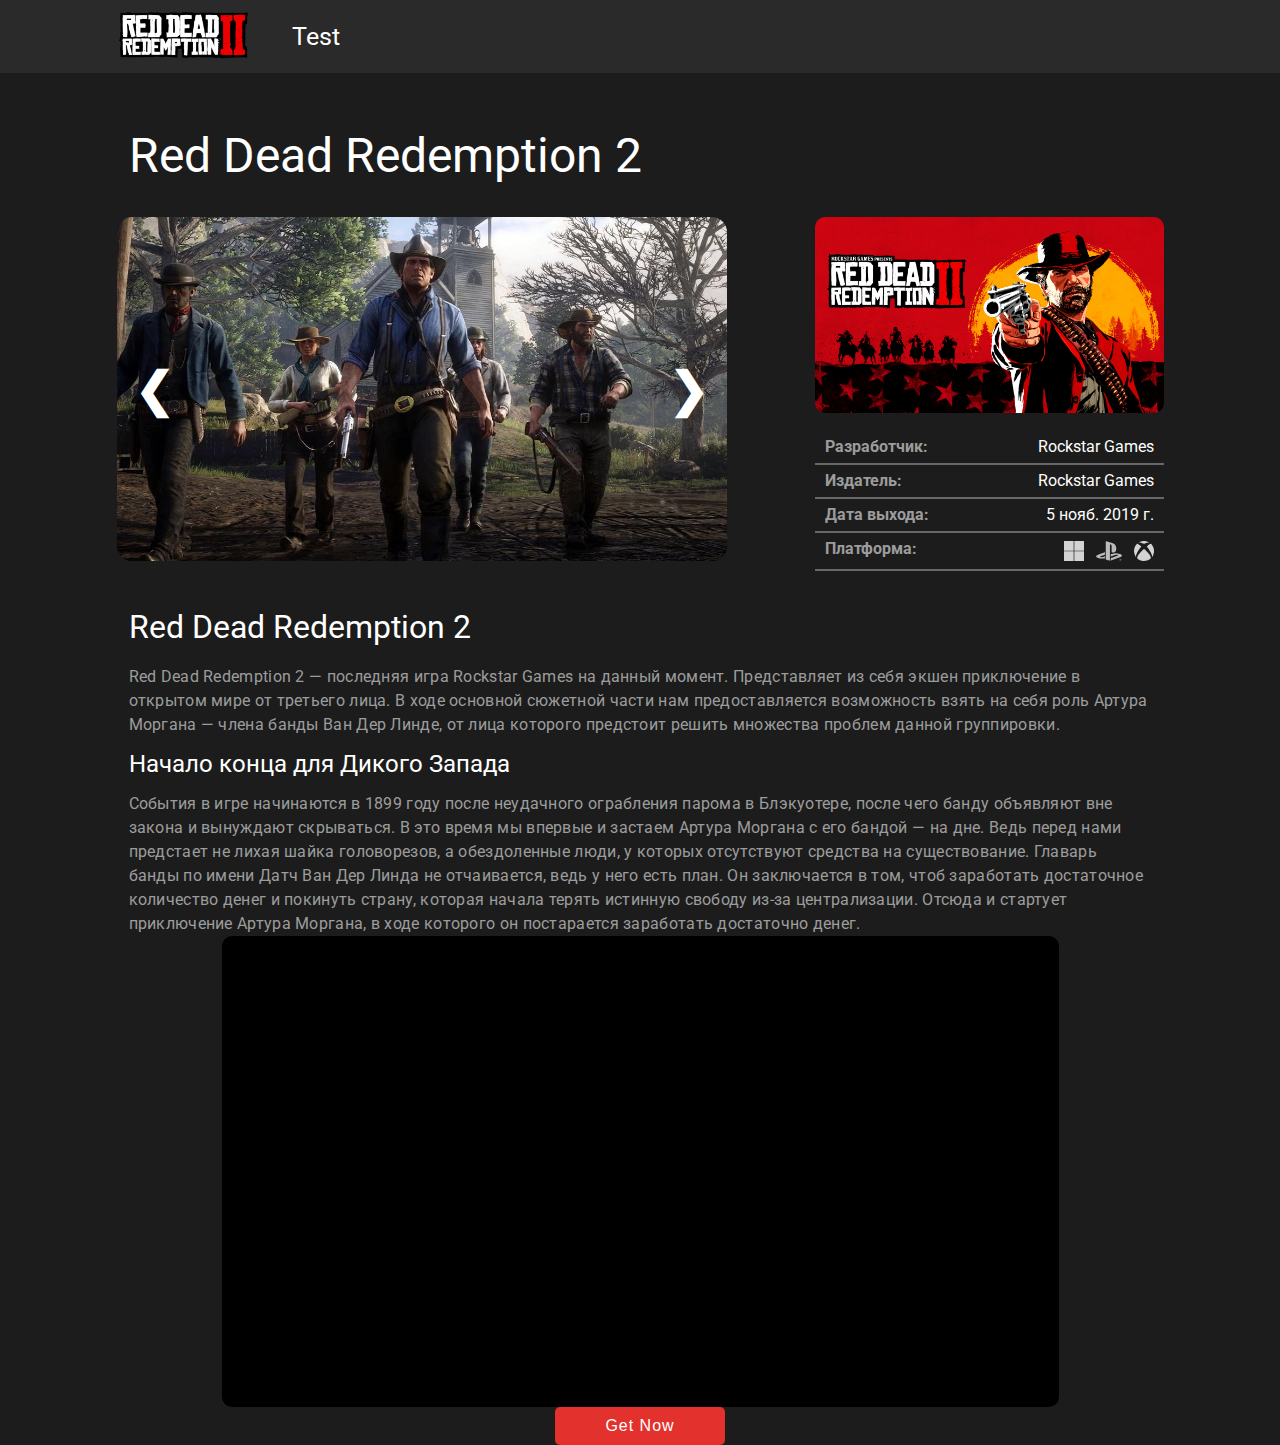
==== index.html @ 93acda8b "Add short info section" ====
<!DOCTYPE html>
<html lang="en">
  <head>
    <meta charset="UTF-8" />
    <meta http-equiv="X-UA-Compatible" content="IE=edge" />
    <meta name="viewport" content="width=device-width, initial-scale=1.0" />
    <link rel="stylesheet" href="./assets/styles/css/reset.css" />
    <link rel="stylesheet" href="./assets/styles/css/bootstrap-grid.min.css" />
    <link rel="stylesheet" href="./assets/styles/css/styles.min.css" />
    <script defer src="./assets/js/utils.js"></script>
    <script defer src="./assets/js/SliderFinal.js"></script>
    <script defer src="./assets/js/index.js"></script>
    <title>Red Dead Redemption 2</title>
  </head>
  <body class="dark">
    <header class="main-header">
      <nav class="header-nav container-xxl col-10 d-flex align-items-center">
        <a href="#" class="header-logo-container col-2">
          <img
            src="./assets/images/logo.png"
            class="header-logo"
            alt="Red Dead Redemption 2"
          />
        </a>
        <ul class="navlist row">
          <li class="navlist-item col-auto d-flex align-items-center">
            <a href="#" class="navlist-link">Test</a>
          </li>
        </ul>
      </nav>
    </header>
    <main
      class="main-container container d-flex flex-column align-items-center"
    >
      <section class="col-11 col-md-12 col-lg-11">
        <h1 class="main-title">Red Dead Redemption 2</h1>
        <div
          class="content-wrapper row align-items-start justify-content-between"
        >
          <div class="rm-outer-wrapper slider-outer col-12 col-md-7">
            <div class="rm-inner-wrapper-16-9">
              <div class="slider-container rm-media"></div>
            </div>
          </div>
          <aside class="base-info-column col-12 col-md-4">
            <div class="poster-container">
              <img class="" src="./assets/images/poster.jpg" alt="Poster" />
            </div>
            <div class="general-info-container">
              <div class="info-row">
                <div class="info-row-title">Разработчик:</div>
                <div class="info-row-description">Rockstar Games</div>
              </div>
              <div class="info-row">
                <div class="info-row-title">Издатель:</div>
                <div class="info-row-description">Rockstar Games</div>
              </div>
              <div class="info-row">
                <div class="info-row-title">Дата выхода:</div>
                <div class="info-row-description">5 нояб. 2019 г.</div>
              </div>
              <div class="info-row">
                <div class="info-row-title">Платформа:</div>
                <div class="info-row-description info-row-icon-container">
                  <img
                    class="icon info-row-icon"
                    src="./assets/images/icons/Windows_logo.svg"
                    title="Windows"
                    alt="Windows"
                  />
                  <img
                    class="icon info-row-icon"
                    src="./assets/images/icons/PlayStation_logo.svg"
                    title="Play Station"
                    alt="Play Station"
                  />
                  <img
                    class="icon info-row-icon"
                    src="./assets/images/icons/Xbox_Logo.svg"
                    title="XBox"
                    alt="XBox"
                  />
                </div>
              </div>
            </div>
          </aside>
        </div>
      </section>
      <section class="short-info col-12 col-lg-11">
        <h2 class="short-info-headline">Red Dead Redemption 2</h2>
        <p class="short-info-description">
          Red Dead Redemption 2 — последняя игра Rockstar Games на данный
          момент. Представляет из себя экшен приключение в открытом мире от
          третьего лица. В ходе основной сюжетной части нам предоставляется
          возможность взять на себя роль Артура Моргана — члена банды Ван Дер
          Линде, от лица которого предстоит решить множества проблем данной
          группировки.
        </p>
        <h3 class="short-info-headline">Начало конца для Дикого Запада</h3>
        <p class="short-info-description">
          События в игре начинаются в 1899 году после неудачного ограбления
          парома в Блэкуотере, после чего банду объявляют вне закона и вынуждают
          скрываться. В это время мы впервые и застаем Артура Моргана с его
          бандой — на дне. Ведь перед нами предстает не лихая шайка головорезов,
          а обездоленные люди, у которых отсутствуют средства на существование.
          Главарь банды по имени Датч Ван Дер Линда не отчаивается, ведь у него
          есть план. Он заключается в том, чтоб заработать достаточное
          количество денег и покинуть страну, которая начала терять истинную
          свободу из-за централизации. Отсюда и стартует приключение Артура
          Моргана, в ходе которого он постарается заработать достаточно денег.
        </p>
        <!--p-- class="short-info-description">
          Игра Red Dead Redemption 2, удостоившаяся более 175 наград в номинации
          «Игра года» и более 250 высших баллов от игровых изданий, – это
          грандиозное повествование о чести и преданности на заре современной
          эпохи. Америка, 1899 год. Артур Морган и другие подручные Датча ван
          дер Линде вынуждены пуститься в бега. Их банде предстоит участвовать в
          кражах, грабежах и перестрелках в самом сердце Америки. За ними по
          пятам идут федеральные агенты и лучшие в стране охотники за головами,
          а саму банду разрывают внутренние противоречия. Артуру предстоит
          выбрать, что для него важнее: его собственные идеалы или же верность
          людям, которые его взрастили. Red Dead Redemption 2 также включает в
          себя постоянно развивающийся мир Red Dead Online, где вам предстоит
          найти свой собственный путь к успеху, отбиваясь от служителей закона,
          бандитских шаек и свирепых хищников. Разбейте лагерь, отправьтесь в
          путешествие в одиночку или в составе отряда, и вы повидаете
          заснеженные горы на севере, душные болота на юге, дальние торговые
          посты, оживленные фермы и шумные города. Вы сможете ловить
          преступников, охотиться, рыбачить, торговать, искать сокровища,
          производить самогон на собственном подпольном предприятии, изучать
          тайны животного царства в роли натуралиста – и это далеко не полный
          перечень доступных занятий. Вам также станут доступны новые
          возможности, материалы и усовершенствования, которыми этот мир
          обогатился с момента релиза.
        </p-->
      </section>
      <div class="rm-outer-wrapper review-video-outer col-9">
        <div class="rm-inner-wrapper-16-9 review-video-inner">
          <video loop autoplay muted class="rm-media">
            <!--source
              src="https://media-cdn.epicgames.com/b429cadec26a4aaea81f97d63c2b6438/b429cadec26a4aaea81f97d63c2b6438-low.fmp4"
              type="video/mp4"
              media="all and (max-width: 480px)"
            />
            <source
              src="https://media-cdn.epicgames.com/b429cadec26a4aaea81f97d63c2b6438/b429cadec26a4aaea81f97d63c2b6438-medium.fmp4"
              type="video/mp4"
              media="all and (max-width: 720px)"
            />
            <source
              src="https://media-cdn.epicgames.com/b429cadec26a4aaea81f97d63c2b6438/b429cadec26a4aaea81f97d63c2b6438-high.fmp4"
              type="video/mp4"
            /-->
            <source
              src="https://media-cdn.epicgames.com/b429cadec26a4aaea81f97d63c2b6438/b429cadec26a4aaea81f97d63c2b6438-medium.fmp4"
              type="video/mp4"
            />
            <span data-component="Message"
              >Ваш браузер не поддерживает метку видео.</span
            >
          </video>
        </div>
      </div>
      <button class="button">Get now</button>
    </main>
    <footer></footer>
  </body>
</html>
---- assets/styles/css/styles.min.css ----
@import url("https://fonts.googleapis.com/css2?family=Cuprum:ital,wght@0,400;0,500;0,600;0,700;1,400;1,500;1,600;1,700&display=swap");@import url("https://fonts.googleapis.com/css2?family=Roboto:ital,wght@0,100;0,300;0,400;0,500;0,700;0,900;1,100;1,300;1,400;1,500;1,700;1,900&display=swap");.dark{--global-font-color: #FFF;--global-icons-color: invert(97%) sepia(0%) saturate(1034%) hue-rotate(143deg) brightness(90%) contrast(88%);--secondary-font-color: #9C9C9C;--secondary-lighter-font-color: #bdbdbd;--delimiter-border-color: #686868;--bg-color: #1C1C1C;--bg-secondary-color: #2a2a2a;--rm-bg-color-values: 0, 0, 0;--rm-bg-color: rgb(var(--rm-bg-color-values));--btn-bg-color: rgb(227, 50, 45);--btn-font-color: #FFF}.light{--global-font-color: #000;--global-icons-color: invert(25%) sepia(0%) saturate(1417%) hue-rotate(216deg) brightness(96%) contrast(94%);--secondary-font-color: #9C9C9C;--bg-color: gray;--bg-secondary-color: #2a2a2a;--rm-bg-color: #000;--rm-bg-color: rgb(var(--rm-bg-color-values));--btn-bg-color: rgb(227, 50, 45);--btn-font-color: #FFF}.rm-outer-wrapper{min-width:25%;background-color:var(--rm-bg-color);padding:0}.rm-inner-wrapper,.rm-inner-wrapper-16-9,.rm-inner-wrapper-21-9{position:relative}.rm-inner-wrapper,.rm-inner-wrapper-16-9{padding-top:calc(100% * 9 / 16)}.rm-inner-wrapper-21-9{padding-top:calc(100% * 9 / 21)}.rm-media{position:absolute;width:100%;height:100%;top:0;left:0;right:0;-o-object-fit:contain;object-fit:contain}.slider-container{display:-webkit-box;display:-ms-flexbox;display:flex}.slide{width:100%;min-width:100%;-webkit-animation:0.6s cubic-bezier(0.645, 0.045, 0.355, 1) 0s left;animation:0.6s cubic-bezier(0.645, 0.045, 0.355, 1) 0s left;-webkit-animation-fill-mode:forwards;animation-fill-mode:forwards;-o-object-fit:cover;object-fit:cover}.slides{display:-webkit-box;display:-ms-flexbox;display:flex;overflow:hidden}.prev-slide{margin-left:-100%}.controls{position:absolute;z-index:1;left:0;right:0;top:0;bottom:0;display:-webkit-box;display:-ms-flexbox;display:flex;-webkit-box-align:stretch;-ms-flex-align:stretch;align-items:stretch;-webkit-box-pack:justify;-ms-flex-pack:justify;justify-content:space-between}.control-btn{padding:0 3%;color:var(--global-font-color);font-size:3rem;font-weight:bold;background:rgba(var(--rm-bg-color-values), 0.05);border:none;outline:none;cursor:pointer}.control-btn:hover{background:rgba(var(--rm-bg-color-values), 0.3)}.leftNext{-webkit-animation-name:leftNext;animation-name:leftNext}.rightPrev{-webkit-animation-name:rightPrev;animation-name:rightPrev}@-webkit-keyframes rightPrev{from{margin-left:-100%}to{margin-left:0}}@keyframes rightPrev{from{margin-left:-100%}to{margin-left:0}}@-webkit-keyframes leftNext{from{margin-left:-100%}to{margin-left:-200%}}@keyframes leftNext{from{margin-left:-100%}to{margin-left:-200%}}.slider-outer{border-radius:15px;overflow:hidden}*,*::after,*::before{-webkit-box-sizing:border-box;box-sizing:border-box;scroll-behavior:smooth}html{font-size:16px}@media screen and (max-width: 992px){html{font-size:14px}}@media screen and (max-width: 768px){html{font-size:12px}}body{font-family:'Roboto', sans-serif;background-color:var(--bg-color);color:var(--global-font-color)}.main-header{width:100%;background-color:var(--bg-secondary-color);padding:10px 0;position:fixed;top:0;z-index:99999}.header-logo-container{display:block;-webkit-user-select:none;-moz-user-select:none;-ms-user-select:none;user-select:none}.header-logo{height:50px}.navlist-link{color:var(--global-font-color);text-decoration:none;font-size:25px}.main-container{margin-top:120px}.review-video-outer{overflow:hidden;border-radius:10px}.review-video-inner{-webkit-transform:scale(1.255);transform:scale(1.255)}.button{padding:10px 50px;border:none;border-radius:5px;color:var(--btn-font-color);background-color:var(--btn-bg-color);font-weight:500;font-size:16px;letter-spacing:1px;text-align:center;text-transform:capitalize;-webkit-user-select:none;-moz-user-select:none;-ms-user-select:none;user-select:none;cursor:pointer}.short-info{margin-top:20px}.short-info-headline{color:var(--general-font-color);font-size:1.5rem;line-height:2.3}h2.short-info-headline{font-size:2rem}.short-info-description{color:var(--secondary-font-color);letter-spacing:0.3px;line-height:1.5}.general-info-container{margin-top:15px}.info-row{width:100%;display:-webkit-box;display:-ms-flexbox;display:flex;-webkit-box-pack:justify;-ms-flex-pack:justify;justify-content:space-between;border-bottom:2px solid var(--delimiter-border-color);padding:8px 10px}.info-row>*+*{margin-left:45px}.info-row-title{font-weight:bold;color:var(--secondary-font-color)}.info-row-icon-container{display:-webkit-box;display:-ms-flexbox;display:flex;-webkit-box-pack:space-evenly;-ms-flex-pack:space-evenly;justify-content:space-evenly}.info-row-icon{height:20px;-o-object-fit:contain;object-fit:contain;-webkit-user-select:none;-moz-user-select:none;-ms-user-select:none;user-select:none}.info-row-icon+.info-row-icon{padding-left:12px}.icon{-webkit-filter:var(--global-icons-color);filter:var(--global-icons-color)}.main-title{font-size:3rem;line-height:1.5;font-weight:400}.content-wrapper{margin-top:25px}.base-info-column{position:relative;padding:0}@media screen and (max-width: 767px){.base-info-column{margin-top:25px}}.poster-container>img{width:100%;-o-object-fit:contain;object-fit:contain;border-radius:10px}
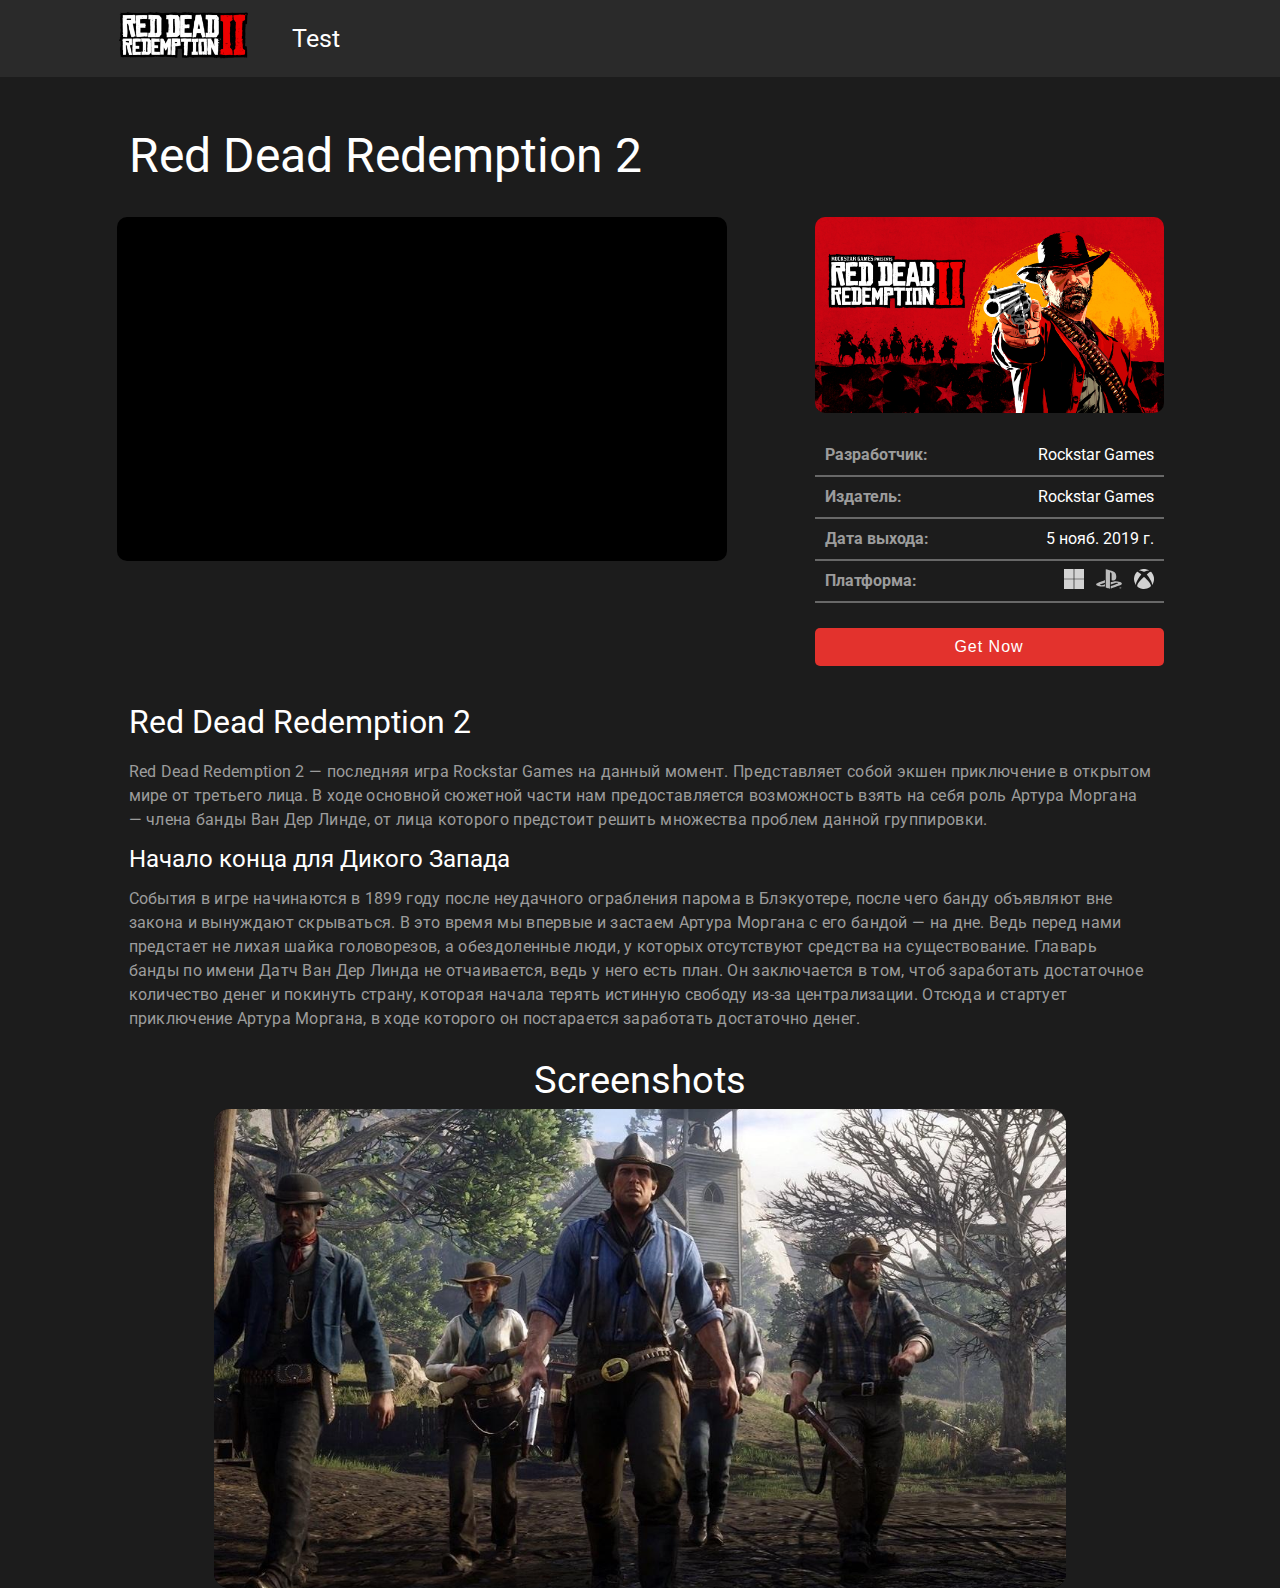
==== commit fc9d0b61: "Add slider autoscroll" ====
--- a/index.html
+++ b/index.html
@@ -37,12 +37,34 @@
         <div
           class="content-wrapper row align-items-start justify-content-between"
         >
-          <div class="rm-outer-wrapper slider-outer col-12 col-md-7">
-            <div class="rm-inner-wrapper-16-9">
-              <div class="slider-container rm-media"></div>
+          <div class="rm-outer-wrapper review-video-outer col-12 col-md-7">
+            <div class="rm-inner-wrapper-16-9 review-video-inner">
+              <video loop autoplay muted class="rm-media">
+                <!--source
+                  src="https://media-cdn.epicgames.com/b429cadec26a4aaea81f97d63c2b6438/b429cadec26a4aaea81f97d63c2b6438-low.fmp4"
+                  type="video/mp4"
+                  media="all and (max-width: 480px)"
+                />
+                <source
+                  src="https://media-cdn.epicgames.com/b429cadec26a4aaea81f97d63c2b6438/b429cadec26a4aaea81f97d63c2b6438-medium.fmp4"
+                  type="video/mp4"
+                  media="all and (max-width: 720px)"
+                />
+                <source
+                  src="https://media-cdn.epicgames.com/b429cadec26a4aaea81f97d63c2b6438/b429cadec26a4aaea81f97d63c2b6438-high.fmp4"
+                  type="video/mp4"
+                /-->
+                <source
+                  src="https://media-cdn.epicgames.com/b429cadec26a4aaea81f97d63c2b6438/b429cadec26a4aaea81f97d63c2b6438-medium.fmp4"
+                  type="video/mp4"
+                />
+                <span data-component="Message"
+                >Ваш браузер не поддерживает метку видео.</span
+                >
+              </video>
             </div>
           </div>
-          <aside class="base-info-column col-12 col-md-4">
+          <aside class="base-info-column d-flex flex-column col-12 col-md-4">
             <div class="poster-container">
               <img class="" src="./assets/images/poster.jpg" alt="Poster" />
             </div>
@@ -83,6 +105,7 @@
                 </div>
               </div>
             </div>
+            <button class="button get-now-button">Get now</button>
           </aside>
         </div>
       </section>
@@ -90,7 +113,7 @@
         <h2 class="short-info-headline">Red Dead Redemption 2</h2>
         <p class="short-info-description">
           Red Dead Redemption 2 — последняя игра Rockstar Games на данный
-          момент. Представляет из себя экшен приключение в открытом мире от
+          момент. Представляет собой экшен приключение в открытом мире от
           третьего лица. В ходе основной сюжетной части нам предоставляется
           возможность взять на себя роль Артура Моргана — члена банды Ван Дер
           Линде, от лица которого предстоит решить множества проблем данной
@@ -109,59 +132,16 @@
           свободу из-за централизации. Отсюда и стартует приключение Артура
           Моргана, в ходе которого он постарается заработать достаточно денег.
         </p>
-        <!--p-- class="short-info-description">
-          Игра Red Dead Redemption 2, удостоившаяся более 175 наград в номинации
-          «Игра года» и более 250 высших баллов от игровых изданий, – это
-          грандиозное повествование о чести и преданности на заре современной
-          эпохи. Америка, 1899 год. Артур Морган и другие подручные Датча ван
-          дер Линде вынуждены пуститься в бега. Их банде предстоит участвовать в
-          кражах, грабежах и перестрелках в самом сердце Америки. За ними по
-          пятам идут федеральные агенты и лучшие в стране охотники за головами,
-          а саму банду разрывают внутренние противоречия. Артуру предстоит
-          выбрать, что для него важнее: его собственные идеалы или же верность
-          людям, которые его взрастили. Red Dead Redemption 2 также включает в
-          себя постоянно развивающийся мир Red Dead Online, где вам предстоит
-          найти свой собственный путь к успеху, отбиваясь от служителей закона,
-          бандитских шаек и свирепых хищников. Разбейте лагерь, отправьтесь в
-          путешествие в одиночку или в составе отряда, и вы повидаете
-          заснеженные горы на севере, душные болота на юге, дальние торговые
-          посты, оживленные фермы и шумные города. Вы сможете ловить
-          преступников, охотиться, рыбачить, торговать, искать сокровища,
-          производить самогон на собственном подпольном предприятии, изучать
-          тайны животного царства в роли натуралиста – и это далеко не полный
-          перечень доступных занятий. Вам также станут доступны новые
-          возможности, материалы и усовершенствования, которыми этот мир
-          обогатился с момента релиза.
-        </p-->
       </section>
-      <div class="rm-outer-wrapper review-video-outer col-9">
-        <div class="rm-inner-wrapper-16-9 review-video-inner">
-          <video loop autoplay muted class="rm-media">
-            <!--source
-              src="https://media-cdn.epicgames.com/b429cadec26a4aaea81f97d63c2b6438/b429cadec26a4aaea81f97d63c2b6438-low.fmp4"
-              type="video/mp4"
-              media="all and (max-width: 480px)"
-            />
-            <source
-              src="https://media-cdn.epicgames.com/b429cadec26a4aaea81f97d63c2b6438/b429cadec26a4aaea81f97d63c2b6438-medium.fmp4"
-              type="video/mp4"
-              media="all and (max-width: 720px)"
-            />
-            <source
-              src="https://media-cdn.epicgames.com/b429cadec26a4aaea81f97d63c2b6438/b429cadec26a4aaea81f97d63c2b6438-high.fmp4"
-              type="video/mp4"
-            /-->
-            <source
-              src="https://media-cdn.epicgames.com/b429cadec26a4aaea81f97d63c2b6438/b429cadec26a4aaea81f97d63c2b6438-medium.fmp4"
-              type="video/mp4"
-            />
-            <span data-component="Message"
-              >Ваш браузер не поддерживает метку видео.</span
-            >
-          </video>
+      <section class="col-11 col-md-12 col-lg-11 d-flex flex-column align-items-center info-section">
+        <h1 class="section-title">Screenshots</h1>
+        <div class="rm-outer-wrapper slider-outer col-12 col-md-10">
+          <div class="rm-inner-wrapper-16-9">
+            <div class="slider-container rm-media"></div>
+          </div>
         </div>
-      </div>
-      <button class="button">Get now</button>
+      </section>
+
     </main>
     <footer></footer>
   </body>
--- a/assets/styles/css/styles.min.css
+++ b/assets/styles/css/styles.min.css
@@ -1 +1 @@
-@import url("https://fonts.googleapis.com/css2?family=Cuprum:ital,wght@0,400;0,500;0,600;0,700;1,400;1,500;1,600;1,700&display=swap");@import url("https://fonts.googleapis.com/css2?family=Roboto:ital,wght@0,100;0,300;0,400;0,500;0,700;0,900;1,100;1,300;1,400;1,500;1,700;1,900&display=swap");.dark{--global-font-color: #FFF;--global-icons-color: invert(97%) sepia(0%) saturate(1034%) hue-rotate(143deg) brightness(90%) contrast(88%);--secondary-font-color: #9C9C9C;--secondary-lighter-font-color: #bdbdbd;--delimiter-border-color: #686868;--bg-color: #1C1C1C;--bg-secondary-color: #2a2a2a;--rm-bg-color-values: 0, 0, 0;--rm-bg-color: rgb(var(--rm-bg-color-values));--btn-bg-color: rgb(227, 50, 45);--btn-font-color: #FFF}.light{--global-font-color: #000;--global-icons-color: invert(25%) sepia(0%) saturate(1417%) hue-rotate(216deg) brightness(96%) contrast(94%);--secondary-font-color: #9C9C9C;--bg-color: gray;--bg-secondary-color: #2a2a2a;--rm-bg-color: #000;--rm-bg-color: rgb(var(--rm-bg-color-values));--btn-bg-color: rgb(227, 50, 45);--btn-font-color: #FFF}.rm-outer-wrapper{min-width:25%;background-color:var(--rm-bg-color);padding:0}.rm-inner-wrapper,.rm-inner-wrapper-16-9,.rm-inner-wrapper-21-9{position:relative}.rm-inner-wrapper,.rm-inner-wrapper-16-9{padding-top:calc(100% * 9 / 16)}.rm-inner-wrapper-21-9{padding-top:calc(100% * 9 / 21)}.rm-media{position:absolute;width:100%;height:100%;top:0;left:0;right:0;-o-object-fit:contain;object-fit:contain}.slider-container{display:-webkit-box;display:-ms-flexbox;display:flex}.slide{width:100%;min-width:100%;-webkit-animation:0.6s cubic-bezier(0.645, 0.045, 0.355, 1) 0s left;animation:0.6s cubic-bezier(0.645, 0.045, 0.355, 1) 0s left;-webkit-animation-fill-mode:forwards;animation-fill-mode:forwards;-o-object-fit:cover;object-fit:cover}.slides{display:-webkit-box;display:-ms-flexbox;display:flex;overflow:hidden}.prev-slide{margin-left:-100%}.controls{position:absolute;z-index:1;left:0;right:0;top:0;bottom:0;display:-webkit-box;display:-ms-flexbox;display:flex;-webkit-box-align:stretch;-ms-flex-align:stretch;align-items:stretch;-webkit-box-pack:justify;-ms-flex-pack:justify;justify-content:space-between}.control-btn{padding:0 3%;color:var(--global-font-color);font-size:3rem;font-weight:bold;background:rgba(var(--rm-bg-color-values), 0.05);border:none;outline:none;cursor:pointer}.control-btn:hover{background:rgba(var(--rm-bg-color-values), 0.3)}.leftNext{-webkit-animation-name:leftNext;animation-name:leftNext}.rightPrev{-webkit-animation-name:rightPrev;animation-name:rightPrev}@-webkit-keyframes rightPrev{from{margin-left:-100%}to{margin-left:0}}@keyframes rightPrev{from{margin-left:-100%}to{margin-left:0}}@-webkit-keyframes leftNext{from{margin-left:-100%}to{margin-left:-200%}}@keyframes leftNext{from{margin-left:-100%}to{margin-left:-200%}}.slider-outer{border-radius:15px;overflow:hidden}*,*::after,*::before{-webkit-box-sizing:border-box;box-sizing:border-box;scroll-behavior:smooth}html{font-size:16px}@media screen and (max-width: 992px){html{font-size:14px}}@media screen and (max-width: 768px){html{font-size:12px}}body{font-family:'Roboto', sans-serif;background-color:var(--bg-color);color:var(--global-font-color)}.main-header{width:100%;background-color:var(--bg-secondary-color);padding:10px 0;position:fixed;top:0;z-index:99999}.header-logo-container{display:block;-webkit-user-select:none;-moz-user-select:none;-ms-user-select:none;user-select:none}.header-logo{height:50px}.navlist-link{color:var(--global-font-color);text-decoration:none;font-size:25px}.main-container{margin-top:120px}.review-video-outer{overflow:hidden;border-radius:10px}.review-video-inner{-webkit-transform:scale(1.255);transform:scale(1.255)}.button{padding:10px 50px;border:none;border-radius:5px;color:var(--btn-font-color);background-color:var(--btn-bg-color);font-weight:500;font-size:16px;letter-spacing:1px;text-align:center;text-transform:capitalize;-webkit-user-select:none;-moz-user-select:none;-ms-user-select:none;user-select:none;cursor:pointer}.short-info{margin-top:20px}.short-info-headline{color:var(--general-font-color);font-size:1.5rem;line-height:2.3}h2.short-info-headline{font-size:2rem}.short-info-description{color:var(--secondary-font-color);letter-spacing:0.3px;line-height:1.5}.general-info-container{margin-top:15px}.info-row{width:100%;display:-webkit-box;display:-ms-flexbox;display:flex;-webkit-box-pack:justify;-ms-flex-pack:justify;justify-content:space-between;border-bottom:2px solid var(--delimiter-border-color);padding:8px 10px}.info-row>*+*{margin-left:45px}.info-row-title{font-weight:bold;color:var(--secondary-font-color)}.info-row-icon-container{display:-webkit-box;display:-ms-flexbox;display:flex;-webkit-box-pack:space-evenly;-ms-flex-pack:space-evenly;justify-content:space-evenly}.info-row-icon{height:20px;-o-object-fit:contain;object-fit:contain;-webkit-user-select:none;-moz-user-select:none;-ms-user-select:none;user-select:none}.info-row-icon+.info-row-icon{padding-left:12px}.icon{-webkit-filter:var(--global-icons-color);filter:var(--global-icons-color)}.main-title{font-size:3rem;line-height:1.5;font-weight:400}.content-wrapper{margin-top:25px}.base-info-column{position:relative;padding:0}@media screen and (max-width: 767px){.base-info-column{margin-top:25px}}.poster-container>img{width:100%;-o-object-fit:contain;object-fit:contain;border-radius:10px}
+@import"https://fonts.googleapis.com/css2?family=Cuprum:ital,wght@0,400;0,500;0,600;0,700;1,400;1,500;1,600;1,700&display=swap";@import"https://fonts.googleapis.com/css2?family=Roboto:ital,wght@0,100;0,300;0,400;0,500;0,700;0,900;1,100;1,300;1,400;1,500;1,700;1,900&display=swap";.dark{--global-font-color: #FFF;--global-icons-color: invert(97%) sepia(0%) saturate(1034%) hue-rotate(143deg) brightness(90%) contrast(88%);--secondary-font-color: #9C9C9C;--secondary-lighter-font-color: #bdbdbd;--delimiter-border-color: #686868;--bg-color: #1C1C1C;--bg-secondary-color: #2a2a2a;--rm-bg-color-values: 0, 0, 0;--rm-bg-color: rgb(var(--rm-bg-color-values));--btn-bg-color: rgb(227, 50, 45);--btn-font-color: #FFF}.light{--global-font-color: #000;--global-icons-color: invert(25%) sepia(0%) saturate(1417%) hue-rotate(216deg) brightness(96%) contrast(94%);--secondary-font-color: #9C9C9C;--bg-color: gray;--bg-secondary-color: #2a2a2a;--rm-bg-color: rgb(var(--rm-bg-color-values));--btn-bg-color: rgb(227, 50, 45);--btn-font-color: #FFF}.rm-outer-wrapper{min-width:25%;background-color:var(--rm-bg-color);padding:0}.rm-inner-wrapper,.rm-inner-wrapper-16-9,.rm-inner-wrapper-21-9{position:relative}.rm-inner-wrapper,.rm-inner-wrapper-16-9{padding-top:56.25%}.rm-inner-wrapper-21-9{padding-top:42.8571428571%}.rm-media{position:absolute;width:100%;height:100%;top:0;left:0;right:0;object-fit:contain}.slider-container{display:flex}.slide{width:100%;min-width:100%;animation:.6s cubic-bezier(0.645, 0.045, 0.355, 1) 0s left;animation-fill-mode:forwards;object-fit:cover}.slides{display:flex;overflow:hidden}.prev-slide{margin-left:-100%}.controls{position:absolute;z-index:1;left:0;right:0;top:0;bottom:0;display:flex;align-items:stretch;justify-content:space-between;opacity:0;transition:opacity .3s}.control-btn{padding:0 3%;color:var(--global-font-color);font-size:3rem;font-weight:bold;background:rgba(var(--rm-bg-color-values), 0.05);border:none;outline:none;cursor:pointer;transition:background .2s}.control-btn:hover{background:rgba(var(--rm-bg-color-values), 0.3)}.leftNext{animation-name:leftNext}.rightPrev{animation-name:rightPrev}@keyframes rightPrev{0%{margin-left:-100%}100%{margin-left:0}}@keyframes leftNext{0%{margin-left:-100%}100%{margin-left:-200%}}.slider-outer{border-radius:15px;overflow:hidden}*,*::after,*::before{box-sizing:border-box;scroll-behavior:smooth}html{font-size:16px}@media screen and (max-width: 992px){html{font-size:14px}}@media screen and (max-width: 767px){html{font-size:12px}}body{font-family:"Roboto",sans-serif;line-height:1.5;background-color:var(--bg-color);color:var(--global-font-color)}.main-header{width:100%;background-color:var(--bg-secondary-color);padding:10px 0;position:fixed;top:0;z-index:99999}.header-logo-container{display:block;user-select:none}.header-logo{height:50px}.navlist-link{color:var(--global-font-color);text-decoration:none;font-size:25px}.main-container{margin-top:120px}.review-video-outer{overflow:hidden;border-radius:10px}.review-video-inner{transform:scale(1.255)}.button{padding:10px 50px;border:none;border-radius:5px;color:var(--btn-font-color);background-color:var(--btn-bg-color);font-weight:500;font-size:16px;letter-spacing:1px;text-align:center;text-transform:capitalize;user-select:none;cursor:pointer}.short-info{margin-top:20px}.short-info-headline{color:var(--global-font-color);font-size:1.5rem;line-height:2.3}h2.short-info-headline{font-size:2rem}.short-info-description{color:var(--secondary-font-color);letter-spacing:.3px;line-height:1.5}.general-info-container{margin-top:15px}.info-row{width:100%;display:flex;justify-content:space-between;border-bottom:2px solid var(--delimiter-border-color);padding:8px 10px}.info-row>*+*{margin-left:30px}.info-row-title{font-weight:bold;color:var(--secondary-font-color)}.info-row-icon-container{display:flex;justify-content:space-evenly}.info-row-icon{height:20px;object-fit:contain;user-select:none}.info-row-icon+.info-row-icon{padding-left:12px}.icon{filter:var(--global-icons-color)}.main-title{font-size:3rem;font-weight:400}.info-section{margin-top:20px}.section-title{font-size:2.4rem;font-weight:400;text-align:center}.content-wrapper{margin-top:25px}.base-info-column{position:relative;padding:0}@media screen and (max-width: 767px){.base-info-column{margin-top:25px}}@media screen and (max-width: 767px){.poster-container{display:none}}.poster-container>img{width:100%;object-fit:contain;border-radius:10px}.get-now-button{margin-top:25px}/*# sourceMappingURL=styles.min.css.map */
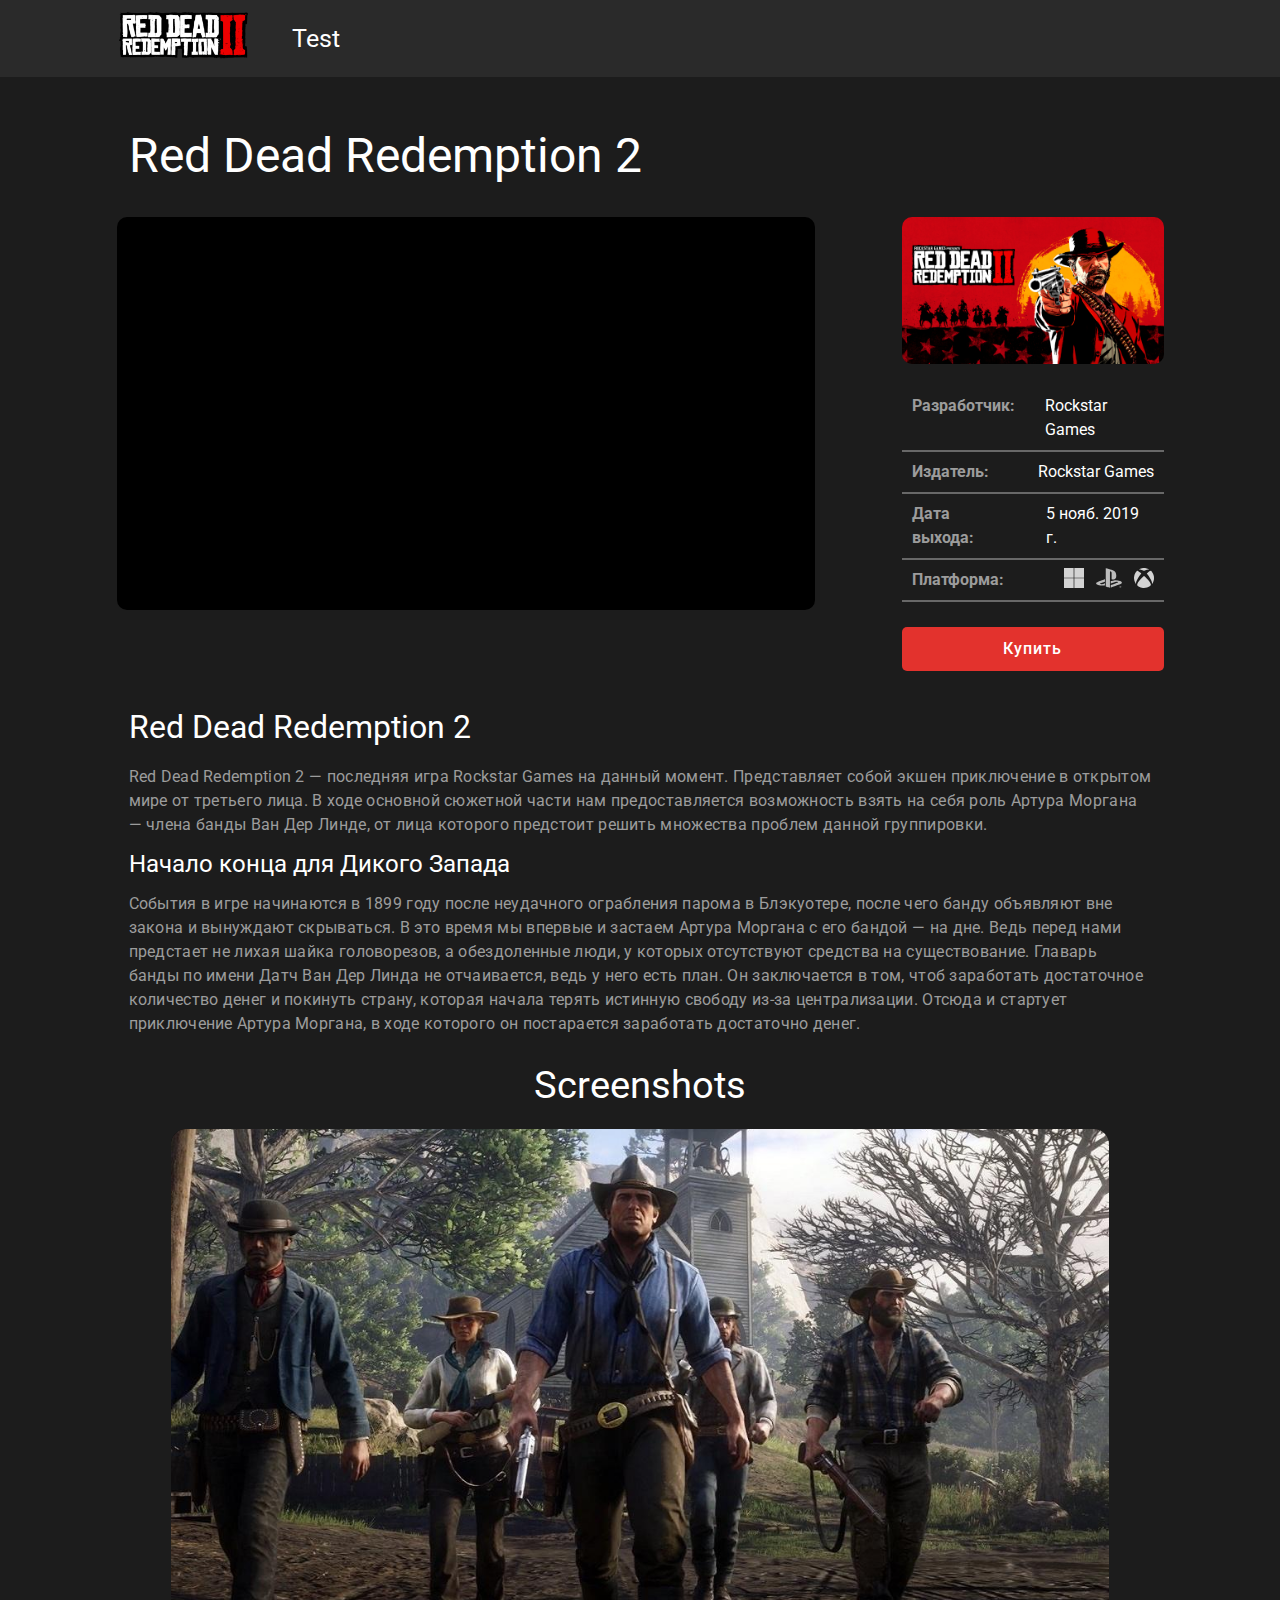
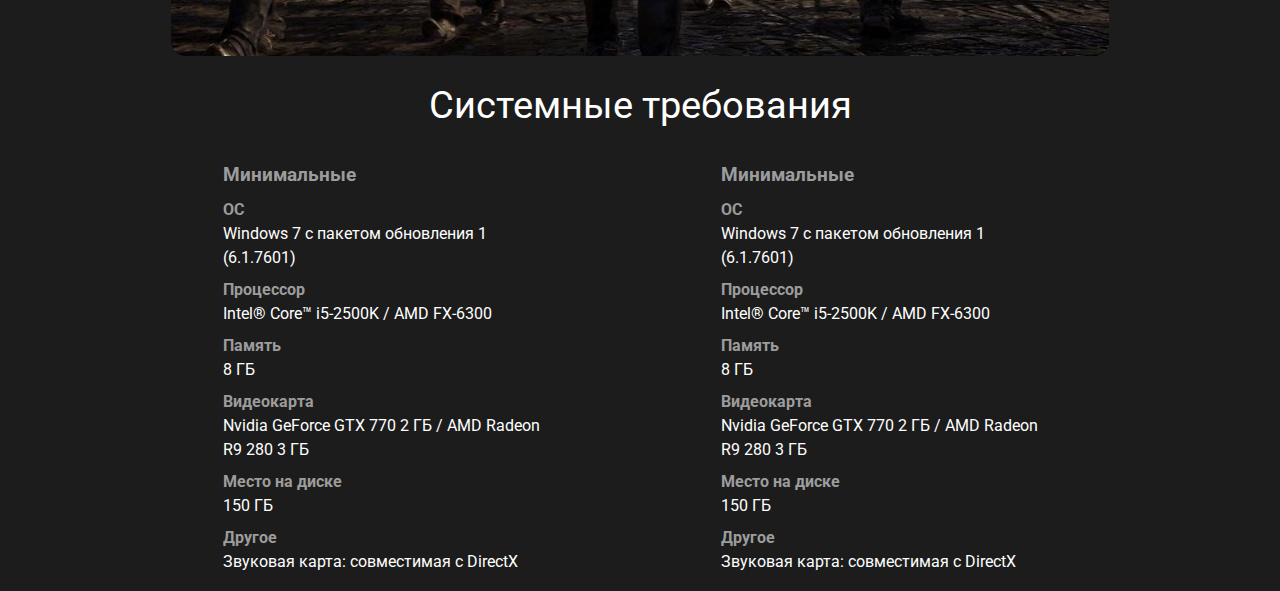
==== commit b2a20ea4: "Add system requirements section" ====
--- a/index.html
+++ b/index.html
@@ -1,148 +1,209 @@
 <!DOCTYPE html>
 <html lang="en">
-  <head>
-    <meta charset="UTF-8" />
-    <meta http-equiv="X-UA-Compatible" content="IE=edge" />
-    <meta name="viewport" content="width=device-width, initial-scale=1.0" />
-    <link rel="stylesheet" href="./assets/styles/css/reset.css" />
-    <link rel="stylesheet" href="./assets/styles/css/bootstrap-grid.min.css" />
-    <link rel="stylesheet" href="./assets/styles/css/styles.min.css" />
-    <script defer src="./assets/js/utils.js"></script>
-    <script defer src="./assets/js/SliderFinal.js"></script>
-    <script defer src="./assets/js/index.js"></script>
-    <title>Red Dead Redemption 2</title>
-  </head>
-  <body class="dark">
-    <header class="main-header">
-      <nav class="header-nav container-xxl col-10 d-flex align-items-center">
-        <a href="#" class="header-logo-container col-2">
-          <img
-            src="./assets/images/logo.png"
-            class="header-logo"
-            alt="Red Dead Redemption 2"
-          />
+<head>
+  <meta charset="UTF-8"/>
+  <meta http-equiv="X-UA-Compatible" content="IE=edge"/>
+  <meta name="viewport" content="width=device-width, initial-scale=1.0"/>
+  <link rel="stylesheet" href="./assets/styles/css/reset.css"/>
+  <link rel="stylesheet" href="./assets/styles/css/bootstrap-grid.min.css"/>
+  <link rel="stylesheet" href="./assets/styles/css/styles.min.css"/>
+  <script defer src="./assets/js/utils.js"></script>
+  <script defer src="./assets/js/SliderFinal.js"></script>
+  <script defer src="./assets/js/index.js"></script>
+  <title>Red Dead Redemption 2</title>
+</head>
+<body class="dark">
+<header class="main-header">
+  <nav class="header-nav container-xxl col-10 d-flex align-items-center">
+    <a href="#" class="header-logo-container col-2">
+      <img
+        src="./assets/images/logo.png"
+        class="header-logo"
+        alt="Red Dead Redemption 2"
+      />
+    </a>
+    <ul class="navlist row">
+      <li class="navlist-item col-auto d-flex align-items-center">
+        <a href="#" class="navlist-link">Test</a>
+      </li>
+    </ul>
+  </nav>
+</header>
+<main
+  class="main-container container d-flex flex-column align-items-center"
+>
+  <section class="col-11 col-md-12 col-lg-11">
+    <h1 class="main-title">Red Dead Redemption 2</h1>
+    <div
+      class="content-wrapper row align-items-start justify-content-between"
+    >
+      <div class="rm-outer-wrapper review-video-outer col-12 col-md-7 col-xl-8">
+        <div class="rm-inner-wrapper-16-9 review-video-inner">
+          <video loop autoplay muted class="rm-media">
+            <!--source
+              src="https://media-cdn.epicgames.com/b429cadec26a4aaea81f97d63c2b6438/b429cadec26a4aaea81f97d63c2b6438-low.fmp4"
+              type="video/mp4"
+              media="all and (max-width: 480px)"
+            />
+            <source
+              src="https://media-cdn.epicgames.com/b429cadec26a4aaea81f97d63c2b6438/b429cadec26a4aaea81f97d63c2b6438-medium.fmp4"
+              type="video/mp4"
+              media="all and (max-width: 720px)"
+            />
+            <source
+              src="https://media-cdn.epicgames.com/b429cadec26a4aaea81f97d63c2b6438/b429cadec26a4aaea81f97d63c2b6438-high.fmp4"
+              type="video/mp4"
+            /-->
+            <source
+              src="https://media-cdn.epicgames.com/b429cadec26a4aaea81f97d63c2b6438/b429cadec26a4aaea81f97d63c2b6438-medium.fmp4"
+              type="video/mp4"
+            />
+            <span data-component="Message"
+            >Ваш браузер не поддерживает метку видео.</span
+            >
+          </video>
+        </div>
+      </div>
+      <aside class="base-info-column d-flex flex-column col-12 col-md-4 col-xl-3">
+        <div class="poster-container">
+          <img class="" src="./assets/images/poster.jpg" alt="Poster"/>
+        </div>
+        <div class="general-info-container">
+          <div class="info-row">
+            <div class="info-row-title">Разработчик:</div>
+            <div class="info-row-description">Rockstar Games</div>
+          </div>
+          <div class="info-row">
+            <div class="info-row-title">Издатель:</div>
+            <div class="info-row-description">Rockstar Games</div>
+          </div>
+          <div class="info-row">
+            <div class="info-row-title">Дата выхода:</div>
+            <div class="info-row-description">5 нояб. 2019 г.</div>
+          </div>
+          <div class="info-row">
+            <div class="info-row-title">Платформа:</div>
+            <div class="info-row-description info-row-icon-container">
+              <img
+                class="icon info-row-icon"
+                src="./assets/images/icons/Windows_logo.svg"
+                title="Windows"
+                alt="Windows"
+              />
+              <img
+                class="icon info-row-icon"
+                src="./assets/images/icons/PlayStation_logo.svg"
+                title="Play Station"
+                alt="Play Station"
+              />
+              <img
+                class="icon info-row-icon"
+                src="./assets/images/icons/Xbox_Logo.svg"
+                title="XBox"
+                alt="XBox"
+              />
+            </div>
+          </div>
+        </div>
+        <a href="https://store.steampowered.com/app/1174180/Red_Dead_Redemption_2/" class="button get-now-button"
+           target="_blank">Купить
         </a>
-        <ul class="navlist row">
-          <li class="navlist-item col-auto d-flex align-items-center">
-            <a href="#" class="navlist-link">Test</a>
-          </li>
-        </ul>
-      </nav>
-    </header>
-    <main
-      class="main-container container d-flex flex-column align-items-center"
-    >
-      <section class="col-11 col-md-12 col-lg-11">
-        <h1 class="main-title">Red Dead Redemption 2</h1>
-        <div
-          class="content-wrapper row align-items-start justify-content-between"
-        >
-          <div class="rm-outer-wrapper review-video-outer col-12 col-md-7">
-            <div class="rm-inner-wrapper-16-9 review-video-inner">
-              <video loop autoplay muted class="rm-media">
-                <!--source
-                  src="https://media-cdn.epicgames.com/b429cadec26a4aaea81f97d63c2b6438/b429cadec26a4aaea81f97d63c2b6438-low.fmp4"
-                  type="video/mp4"
-                  media="all and (max-width: 480px)"
-                />
-                <source
-                  src="https://media-cdn.epicgames.com/b429cadec26a4aaea81f97d63c2b6438/b429cadec26a4aaea81f97d63c2b6438-medium.fmp4"
-                  type="video/mp4"
-                  media="all and (max-width: 720px)"
-                />
-                <source
-                  src="https://media-cdn.epicgames.com/b429cadec26a4aaea81f97d63c2b6438/b429cadec26a4aaea81f97d63c2b6438-high.fmp4"
-                  type="video/mp4"
-                /-->
-                <source
-                  src="https://media-cdn.epicgames.com/b429cadec26a4aaea81f97d63c2b6438/b429cadec26a4aaea81f97d63c2b6438-medium.fmp4"
-                  type="video/mp4"
-                />
-                <span data-component="Message"
-                >Ваш браузер не поддерживает метку видео.</span
-                >
-              </video>
-            </div>
-          </div>
-          <aside class="base-info-column d-flex flex-column col-12 col-md-4">
-            <div class="poster-container">
-              <img class="" src="./assets/images/poster.jpg" alt="Poster" />
-            </div>
-            <div class="general-info-container">
-              <div class="info-row">
-                <div class="info-row-title">Разработчик:</div>
-                <div class="info-row-description">Rockstar Games</div>
-              </div>
-              <div class="info-row">
-                <div class="info-row-title">Издатель:</div>
-                <div class="info-row-description">Rockstar Games</div>
-              </div>
-              <div class="info-row">
-                <div class="info-row-title">Дата выхода:</div>
-                <div class="info-row-description">5 нояб. 2019 г.</div>
-              </div>
-              <div class="info-row">
-                <div class="info-row-title">Платформа:</div>
-                <div class="info-row-description info-row-icon-container">
-                  <img
-                    class="icon info-row-icon"
-                    src="./assets/images/icons/Windows_logo.svg"
-                    title="Windows"
-                    alt="Windows"
-                  />
-                  <img
-                    class="icon info-row-icon"
-                    src="./assets/images/icons/PlayStation_logo.svg"
-                    title="Play Station"
-                    alt="Play Station"
-                  />
-                  <img
-                    class="icon info-row-icon"
-                    src="./assets/images/icons/Xbox_Logo.svg"
-                    title="XBox"
-                    alt="XBox"
-                  />
-                </div>
-              </div>
-            </div>
-            <button class="button get-now-button">Get now</button>
-          </aside>
-        </div>
-      </section>
-      <section class="short-info col-12 col-lg-11">
-        <h2 class="short-info-headline">Red Dead Redemption 2</h2>
-        <p class="short-info-description">
-          Red Dead Redemption 2 — последняя игра Rockstar Games на данный
-          момент. Представляет собой экшен приключение в открытом мире от
-          третьего лица. В ходе основной сюжетной части нам предоставляется
-          возможность взять на себя роль Артура Моргана — члена банды Ван Дер
-          Линде, от лица которого предстоит решить множества проблем данной
-          группировки.
-        </p>
-        <h3 class="short-info-headline">Начало конца для Дикого Запада</h3>
-        <p class="short-info-description">
-          События в игре начинаются в 1899 году после неудачного ограбления
-          парома в Блэкуотере, после чего банду объявляют вне закона и вынуждают
-          скрываться. В это время мы впервые и застаем Артура Моргана с его
-          бандой — на дне. Ведь перед нами предстает не лихая шайка головорезов,
-          а обездоленные люди, у которых отсутствуют средства на существование.
-          Главарь банды по имени Датч Ван Дер Линда не отчаивается, ведь у него
-          есть план. Он заключается в том, чтоб заработать достаточное
-          количество денег и покинуть страну, которая начала терять истинную
-          свободу из-за централизации. Отсюда и стартует приключение Артура
-          Моргана, в ходе которого он постарается заработать достаточно денег.
-        </p>
-      </section>
-      <section class="col-11 col-md-12 col-lg-11 d-flex flex-column align-items-center info-section">
-        <h1 class="section-title">Screenshots</h1>
-        <div class="rm-outer-wrapper slider-outer col-12 col-md-10">
-          <div class="rm-inner-wrapper-16-9">
-            <div class="slider-container rm-media"></div>
-          </div>
-        </div>
-      </section>
+      </aside>
+    </div>
+  </section>
+  <section class="short-info col-12 col-lg-11">
+    <h2 class="short-info-headline">Red Dead Redemption 2</h2>
+    <p class="short-info-description">
+      Red Dead Redemption 2 — последняя игра Rockstar Games на данный
+      момент. Представляет собой экшен приключение в открытом мире от
+      третьего лица. В ходе основной сюжетной части нам предоставляется
+      возможность взять на себя роль Артура Моргана — члена банды Ван Дер
+      Линде, от лица которого предстоит решить множества проблем данной
+      группировки.
+    </p>
+    <h3 class="short-info-headline">Начало конца для Дикого Запада</h3>
+    <p class="short-info-description">
+      События в игре начинаются в 1899 году после неудачного ограбления
+      парома в Блэкуотере, после чего банду объявляют вне закона и вынуждают
+      скрываться. В это время мы впервые и застаем Артура Моргана с его
+      бандой — на дне. Ведь перед нами предстает не лихая шайка головорезов,
+      а обездоленные люди, у которых отсутствуют средства на существование.
+      Главарь банды по имени Датч Ван Дер Линда не отчаивается, ведь у него
+      есть план. Он заключается в том, чтоб заработать достаточное
+      количество денег и покинуть страну, которая начала терять истинную
+      свободу из-за централизации. Отсюда и стартует приключение Артура
+      Моргана, в ходе которого он постарается заработать достаточно денег.
+    </p>
+  </section>
+  <section class="col-11 col-md-12 col-lg-11 d-flex flex-column align-items-center info-section">
+    <h2 class="section-title">Screenshots</h2>
+    <div class="rm-outer-wrapper slider-outer col-12 col-md-11">
+      <div class="rm-inner-wrapper-16-9">
+        <div class="slider-container rm-media"></div>
+      </div>
+    </div>
+  </section>
+  <section class="col-11 col-md-12 col-lg-11 d-flex flex-column align-items-center info-section">
+    <h2 class="section-title">Системные требования</h2>
+    <div class="system-requirements-container row justify-content-between">
+      <div class="system-requirements-column col-12 col-md-5">
+        <h3>Минимальные</h3>
+        <div class="system-requirements-property">
+          <h4>ОС</h4>
+          <p>Windows 7 с пакетом обновления 1 (6.1.7601)</p>
+        </div>
+        <div class="system-requirements-property">
+          <h4>Процессор</h4>
+          <p>Intel® Core™ i5-2500K / AMD FX-6300</p>
+        </div>
+        <div class="system-requirements-property">
+          <h4>Память</h4>
+          <p>8 ГБ</p>
+        </div>
+        <div class="system-requirements-property">
+          <h4>Видеокарта</h4>
+          <p>Nvidia GeForce GTX 770 2 ГБ / AMD Radeon R9 280 3 ГБ</p>
+        </div>
+        <div class="system-requirements-property">
+          <h4>Место на диске</h4>
+          <p>150 ГБ</p>
+        </div>
+        <div class="system-requirements-property">
+          <h4>Другое</h4>
+          <p>Звуковая карта: совместимая с DirectX</p>
+        </div>
+      </div>
+      <div class="system-requirements-column col-12 col-md-5">
+        <h3>Минимальные</h3>
+        <div class="system-requirements-property">
+          <h4>ОС</h4>
+          <p>Windows 7 с пакетом обновления 1 (6.1.7601)</p>
+        </div>
+        <div class="system-requirements-property">
+          <h4>Процессор</h4>
+          <p>Intel® Core™ i5-2500K / AMD FX-6300</p>
+        </div>
+        <div class="system-requirements-property">
+          <h4>Память</h4>
+          <p>8 ГБ</p>
+        </div>
+        <div class="system-requirements-property">
+          <h4>Видеокарта</h4>
+          <p>Nvidia GeForce GTX 770 2 ГБ / AMD Radeon R9 280 3 ГБ</p>
+        </div>
+        <div class="system-requirements-property">
+          <h4>Место на диске</h4>
+          <p>150 ГБ</p>
+        </div>
+        <div class="system-requirements-property">
+          <h4>Другое</h4>
+          <p>Звуковая карта: совместимая с DirectX</p>
+        </div>
+      </div>
+    </div>
+  </section>
 
-    </main>
-    <footer></footer>
-  </body>
+</main>
+<footer></footer>
+</body>
 </html>
--- a/assets/styles/css/styles.min.css
+++ b/assets/styles/css/styles.min.css
@@ -1 +1 @@
-@import"https://fonts.googleapis.com/css2?family=Cuprum:ital,wght@0,400;0,500;0,600;0,700;1,400;1,500;1,600;1,700&display=swap";@import"https://fonts.googleapis.com/css2?family=Roboto:ital,wght@0,100;0,300;0,400;0,500;0,700;0,900;1,100;1,300;1,400;1,500;1,700;1,900&display=swap";.dark{--global-font-color: #FFF;--global-icons-color: invert(97%) sepia(0%) saturate(1034%) hue-rotate(143deg) brightness(90%) contrast(88%);--secondary-font-color: #9C9C9C;--secondary-lighter-font-color: #bdbdbd;--delimiter-border-color: #686868;--bg-color: #1C1C1C;--bg-secondary-color: #2a2a2a;--rm-bg-color-values: 0, 0, 0;--rm-bg-color: rgb(var(--rm-bg-color-values));--btn-bg-color: rgb(227, 50, 45);--btn-font-color: #FFF}.light{--global-font-color: #000;--global-icons-color: invert(25%) sepia(0%) saturate(1417%) hue-rotate(216deg) brightness(96%) contrast(94%);--secondary-font-color: #9C9C9C;--bg-color: gray;--bg-secondary-color: #2a2a2a;--rm-bg-color: rgb(var(--rm-bg-color-values));--btn-bg-color: rgb(227, 50, 45);--btn-font-color: #FFF}.rm-outer-wrapper{min-width:25%;background-color:var(--rm-bg-color);padding:0}.rm-inner-wrapper,.rm-inner-wrapper-16-9,.rm-inner-wrapper-21-9{position:relative}.rm-inner-wrapper,.rm-inner-wrapper-16-9{padding-top:56.25%}.rm-inner-wrapper-21-9{padding-top:42.8571428571%}.rm-media{position:absolute;width:100%;height:100%;top:0;left:0;right:0;object-fit:contain}.slider-container{display:flex}.slide{width:100%;min-width:100%;animation:.6s cubic-bezier(0.645, 0.045, 0.355, 1) 0s left;animation-fill-mode:forwards;object-fit:cover}.slides{display:flex;overflow:hidden}.prev-slide{margin-left:-100%}.controls{position:absolute;z-index:1;left:0;right:0;top:0;bottom:0;display:flex;align-items:stretch;justify-content:space-between;opacity:0;transition:opacity .3s}.control-btn{padding:0 3%;color:var(--global-font-color);font-size:3rem;font-weight:bold;background:rgba(var(--rm-bg-color-values), 0.05);border:none;outline:none;cursor:pointer;transition:background .2s}.control-btn:hover{background:rgba(var(--rm-bg-color-values), 0.3)}.leftNext{animation-name:leftNext}.rightPrev{animation-name:rightPrev}@keyframes rightPrev{0%{margin-left:-100%}100%{margin-left:0}}@keyframes leftNext{0%{margin-left:-100%}100%{margin-left:-200%}}.slider-outer{border-radius:15px;overflow:hidden}*,*::after,*::before{box-sizing:border-box;scroll-behavior:smooth}html{font-size:16px}@media screen and (max-width: 992px){html{font-size:14px}}@media screen and (max-width: 767px){html{font-size:12px}}body{font-family:"Roboto",sans-serif;line-height:1.5;background-color:var(--bg-color);color:var(--global-font-color)}.main-header{width:100%;background-color:var(--bg-secondary-color);padding:10px 0;position:fixed;top:0;z-index:99999}.header-logo-container{display:block;user-select:none}.header-logo{height:50px}.navlist-link{color:var(--global-font-color);text-decoration:none;font-size:25px}.main-container{margin-top:120px}.review-video-outer{overflow:hidden;border-radius:10px}.review-video-inner{transform:scale(1.255)}.button{padding:10px 50px;border:none;border-radius:5px;color:var(--btn-font-color);background-color:var(--btn-bg-color);font-weight:500;font-size:16px;letter-spacing:1px;text-align:center;text-transform:capitalize;user-select:none;cursor:pointer}.short-info{margin-top:20px}.short-info-headline{color:var(--global-font-color);font-size:1.5rem;line-height:2.3}h2.short-info-headline{font-size:2rem}.short-info-description{color:var(--secondary-font-color);letter-spacing:.3px;line-height:1.5}.general-info-container{margin-top:15px}.info-row{width:100%;display:flex;justify-content:space-between;border-bottom:2px solid var(--delimiter-border-color);padding:8px 10px}.info-row>*+*{margin-left:30px}.info-row-title{font-weight:bold;color:var(--secondary-font-color)}.info-row-icon-container{display:flex;justify-content:space-evenly}.info-row-icon{height:20px;object-fit:contain;user-select:none}.info-row-icon+.info-row-icon{padding-left:12px}.icon{filter:var(--global-icons-color)}.main-title{font-size:3rem;font-weight:400}.info-section{margin-top:20px}.section-title{font-size:2.4rem;font-weight:400;text-align:center}.content-wrapper{margin-top:25px}.base-info-column{position:relative;padding:0}@media screen and (max-width: 767px){.base-info-column{margin-top:25px}}@media screen and (max-width: 767px){.poster-container{display:none}}.poster-container>img{width:100%;object-fit:contain;border-radius:10px}.get-now-button{margin-top:25px}/*# sourceMappingURL=styles.min.css.map */
+@import"https://fonts.googleapis.com/css2?family=Cuprum:ital,wght@0,400;0,500;0,600;0,700;1,400;1,500;1,600;1,700&display=swap";@import"https://fonts.googleapis.com/css2?family=Roboto:ital,wght@0,100;0,300;0,400;0,500;0,700;0,900;1,100;1,300;1,400;1,500;1,700;1,900&display=swap";.dark{--global-font-color: #FFF;--global-icons-color: invert(97%) sepia(0%) saturate(1034%) hue-rotate(143deg) brightness(90%) contrast(88%);--secondary-font-color: #9C9C9C;--secondary-lighter-font-color: #bdbdbd;--delimiter-border-color: #686868;--bg-color: #1C1C1C;--bg-secondary-color: #2a2a2a;--rm-bg-color-values: 0, 0, 0;--rm-bg-color: rgb(var(--rm-bg-color-values));--btn-bg-color: rgb(227, 50, 45);--btn-hover-bg-color: rgb(196, 65, 62);--btn-font-color: #FFF}.light{--global-font-color: #000;--global-icons-color: invert(25%) sepia(0%) saturate(1417%) hue-rotate(216deg) brightness(96%) contrast(94%);--secondary-font-color: #9C9C9C;--bg-color: gray;--bg-secondary-color: #2a2a2a;--rm-bg-color: rgb(var(--rm-bg-color-values));--btn-bg-color: rgb(227, 50, 45);--btn-hover-bg-color: rgb(227, 50, 45);--btn-font-color: #FFF}.rm-outer-wrapper{min-width:25%;background-color:var(--rm-bg-color);padding:0}.rm-inner-wrapper,.rm-inner-wrapper-16-9,.rm-inner-wrapper-21-9{position:relative}.rm-inner-wrapper,.rm-inner-wrapper-16-9{padding-top:56.25%}.rm-inner-wrapper-21-9{padding-top:42.8571428571%}.rm-media{position:absolute;width:100%;height:100%;top:0;left:0;right:0;object-fit:contain}.slider-container{display:flex}.slide{width:100%;min-width:100%;animation:.6s cubic-bezier(0.645, 0.045, 0.355, 1) 0s left;animation-fill-mode:forwards;object-fit:cover}.slides{display:flex;overflow:hidden}.prev-slide{margin-left:-100%}.controls{position:absolute;z-index:1;left:0;right:0;top:0;bottom:0;display:flex;align-items:stretch;justify-content:space-between;opacity:0;transition:opacity .3s}.control-btn{padding:0 3%;color:var(--global-font-color);font-size:3rem;font-weight:bold;background:rgba(var(--rm-bg-color-values), 0.05);border:none;outline:none;cursor:pointer;transition:background .2s}.control-btn:hover{background:rgba(var(--rm-bg-color-values), 0.3)}.leftNext{animation-name:leftNext}.rightPrev{animation-name:rightPrev}@keyframes rightPrev{0%{margin-left:-100%}100%{margin-left:0}}@keyframes leftNext{0%{margin-left:-100%}100%{margin-left:-200%}}.slider-outer{border-radius:15px;overflow:hidden;margin-top:15px}*,*::after,*::before{box-sizing:border-box;scroll-behavior:smooth}html{font-size:16px}@media screen and (max-width: 992px){html{font-size:14px}}@media screen and (max-width: 767px){html{font-size:12px}}body{font-family:"Roboto",sans-serif;line-height:1.5;background-color:var(--bg-color);color:var(--global-font-color)}.main-header{width:100%;background-color:var(--bg-secondary-color);padding:10px 0;position:fixed;top:0;z-index:99999}.header-logo-container{display:block;user-select:none}.header-logo{height:50px}.navlist-link{color:var(--global-font-color);text-decoration:none;font-size:25px}.main-container{margin-top:120px}.review-video-outer{overflow:hidden;border-radius:10px}.review-video-inner{transform:scale(1.255)}.button{padding:10px 50px;border:none;border-radius:5px;color:var(--btn-font-color);background-color:var(--btn-bg-color);font-weight:500;font-size:16px;letter-spacing:1px;text-align:center;text-transform:capitalize;text-decoration:none;user-select:none;cursor:pointer;transition:background-color .3s}.button:hover{background-color:var(--btn-hover-bg-color)}.short-info{margin-top:20px}.short-info-headline{color:var(--global-font-color);font-size:1.5rem;line-height:2.3}h2.short-info-headline{font-size:2rem}.short-info-description{color:var(--secondary-font-color);letter-spacing:.3px;line-height:1.5}.general-info-container{margin-top:15px}.info-row{width:100%;display:flex;justify-content:space-between;border-bottom:2px solid var(--delimiter-border-color);padding:8px 10px}.info-row>*+*{margin-left:30px}.info-row-title{font-weight:bold;color:var(--secondary-font-color)}.info-row-icon-container{display:flex;justify-content:space-evenly}.info-row-icon{height:20px;object-fit:contain;user-select:none}.info-row-icon+.info-row-icon{padding-left:12px}.icon{filter:var(--global-icons-color)}.main-title{font-size:3rem;font-weight:400}.info-section{margin-top:20px}.section-title{font-size:2.4rem;font-weight:400;text-align:center}.content-wrapper{margin-top:25px}.base-info-column{position:relative;padding:0}@media screen and (max-width: 767px){.base-info-column{margin-top:25px}}@media screen and (max-width: 767px){.poster-container{display:none}}.poster-container>img{width:100%;object-fit:contain;border-radius:10px}.get-now-button{margin-top:25px}.system-requirements-container{margin-top:10px}.system-requirements-column{padding:17px 10px}.system-requirements-column>h3{color:var(--secondary-font-color);font-weight:bold;font-size:1.2rem}@media screen and (max-width: 767px){.system-requirements-column{font-size:1.1rem}.system-requirements-column>h3{font-size:1.3rem}}.system-requirements-property{margin-top:8px}.system-requirements-property>h4{color:var(--secondary-font-color);font-weight:bold}/*# sourceMappingURL=styles.min.css.map */
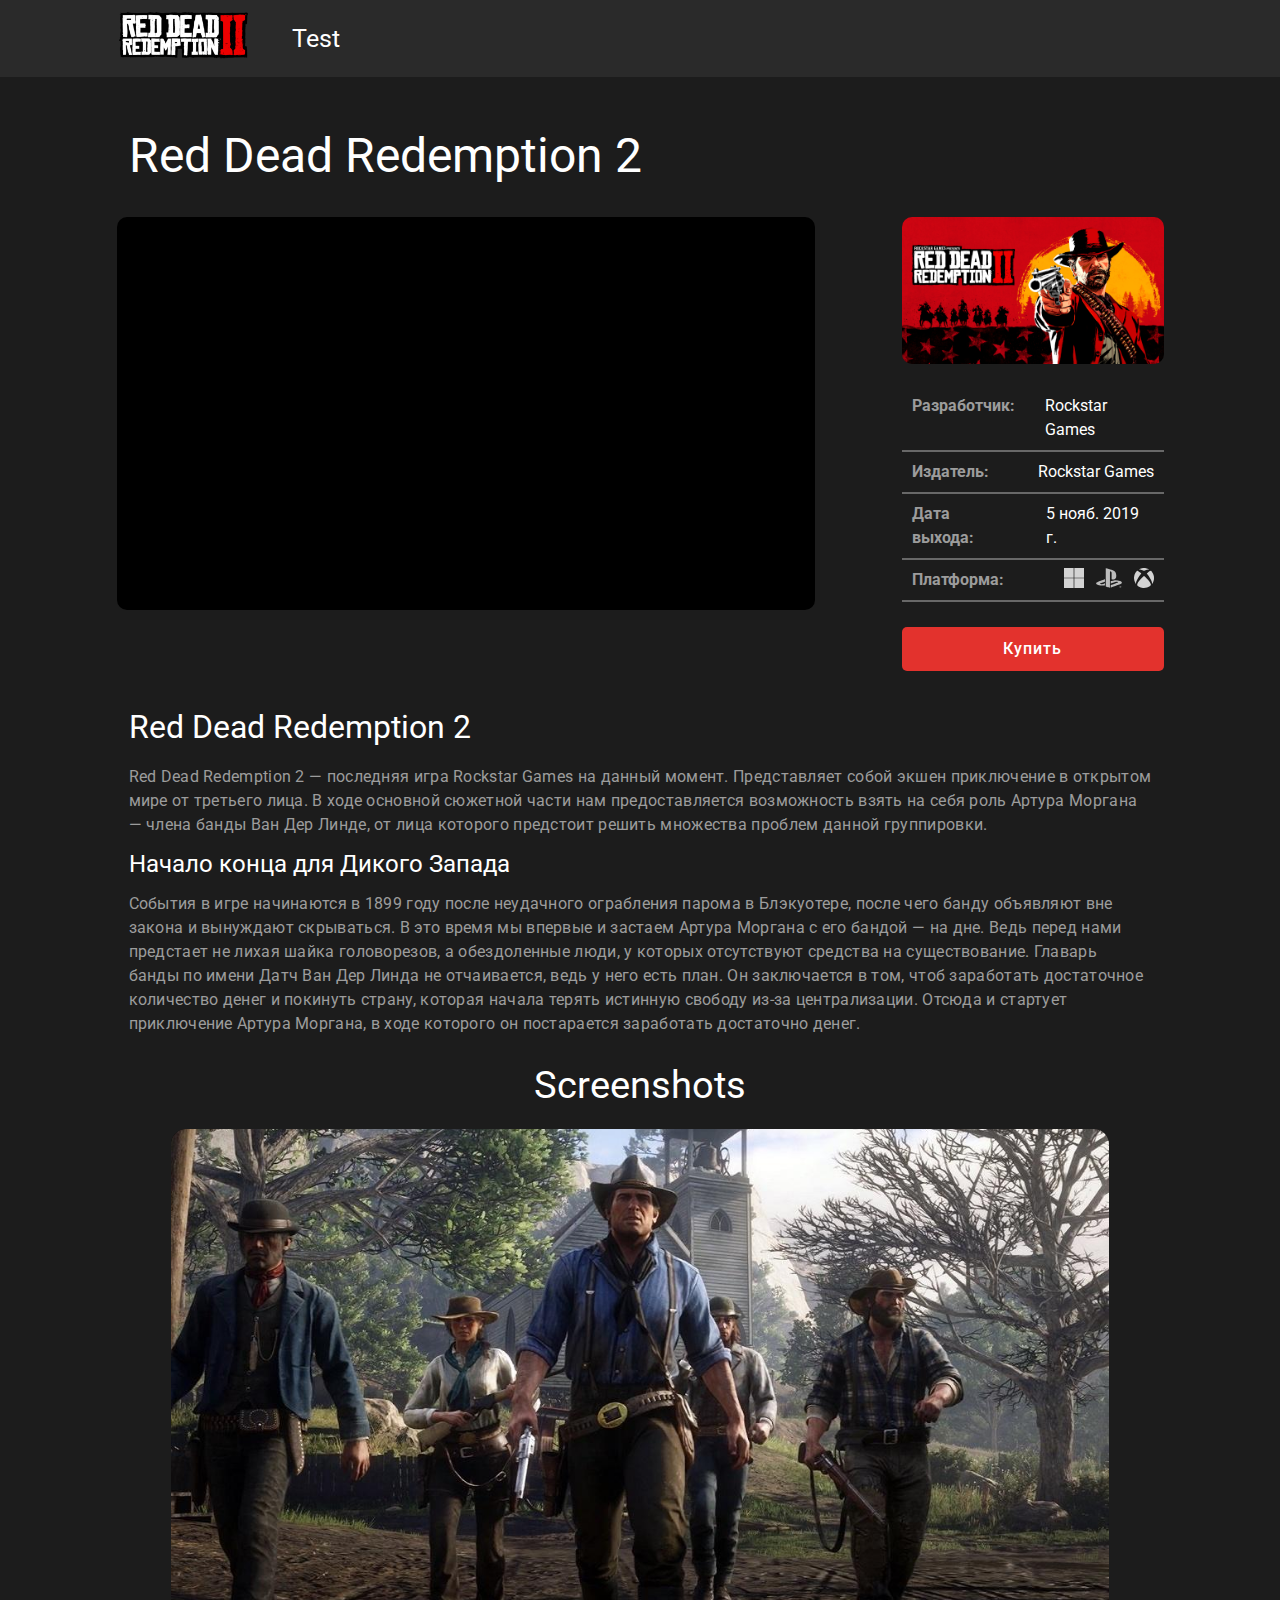
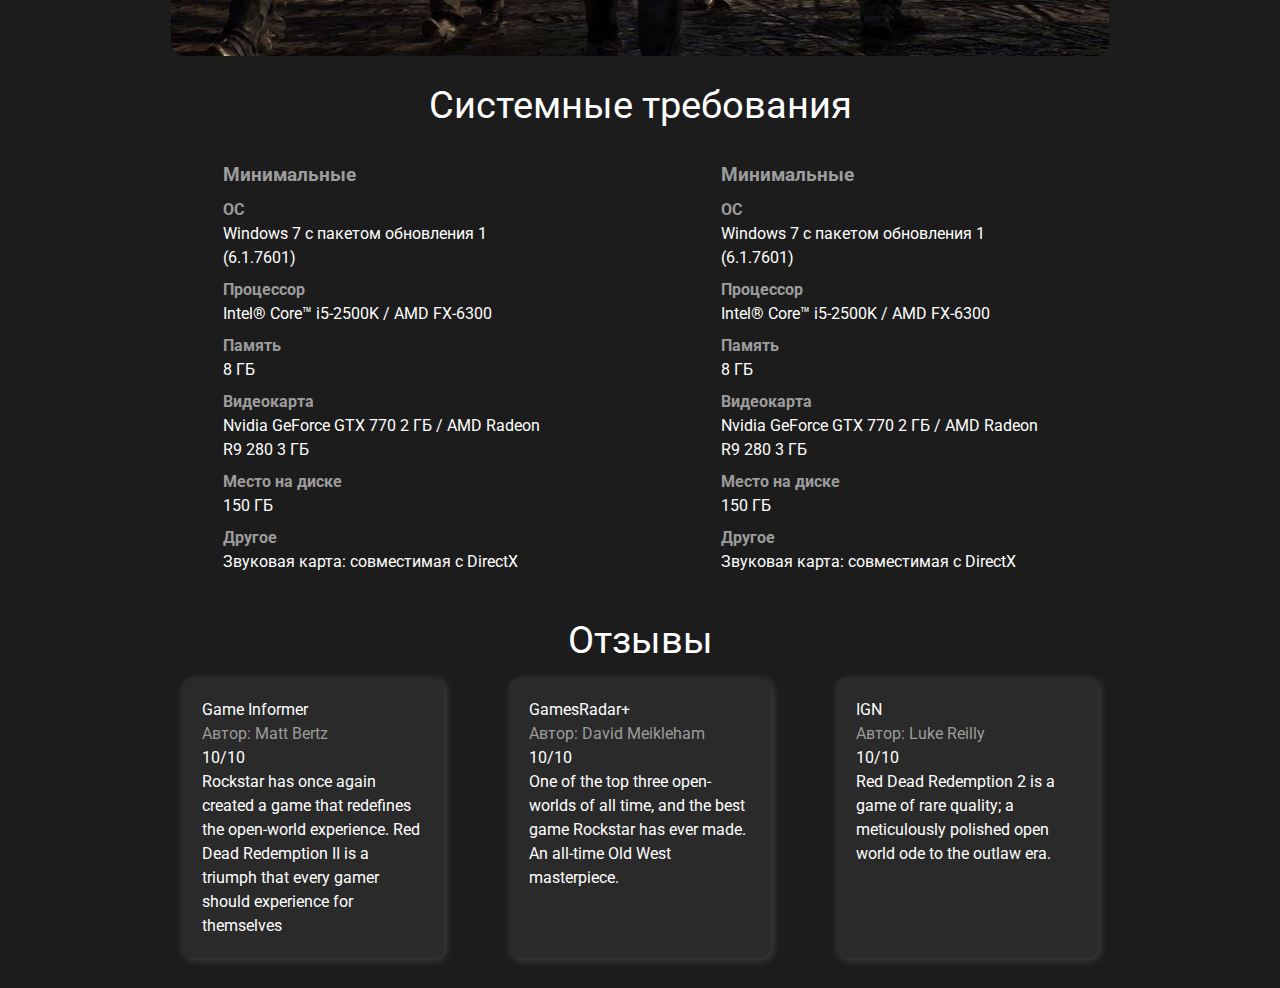
==== commit 55cf5cad: "Add Universal Slider" ====
--- a/index.html
+++ b/index.html
@@ -1,4 +1,4 @@
-<!DOCTYPE html>
+<!doctype html>
 <html lang="en">
 <head>
   <meta charset="UTF-8"/>
@@ -8,8 +8,8 @@
   <link rel="stylesheet" href="./assets/styles/css/bootstrap-grid.min.css"/>
   <link rel="stylesheet" href="./assets/styles/css/styles.min.css"/>
   <script defer src="./assets/js/utils.js"></script>
-  <script defer src="./assets/js/SliderFinal.js"></script>
-  <script defer src="./assets/js/index.js"></script>
+  <script defer src="./assets/js/Slider.js"></script>
+  <script defer src="./assets/js/test.js"></script>
   <title>Red Dead Redemption 2</title>
 </head>
 <body class="dark">
@@ -146,7 +146,7 @@
   <section class="col-11 col-md-12 col-lg-11 d-flex flex-column align-items-center info-section">
     <h2 class="section-title">Системные требования</h2>
     <div class="system-requirements-container row justify-content-between">
-      <div class="system-requirements-column col-12 col-md-5">
+      <article class="system-requirements-column col-12 col-md-5">
         <h3>Минимальные</h3>
         <div class="system-requirements-property">
           <h4>ОС</h4>
@@ -172,8 +172,8 @@
           <h4>Другое</h4>
           <p>Звуковая карта: совместимая с DirectX</p>
         </div>
-      </div>
-      <div class="system-requirements-column col-12 col-md-5">
+      </article>
+      <article class="system-requirements-column col-12 col-md-5">
         <h3>Минимальные</h3>
         <div class="system-requirements-property">
           <h4>ОС</h4>
@@ -199,11 +199,49 @@
           <h4>Другое</h4>
           <p>Звуковая карта: совместимая с DirectX</p>
         </div>
-      </div>
+      </article>
+    </div>
+  </section>
+  <section class="col-11 col-md-12 col-lg-11 d-flex flex-column align-items-center info-section">
+    <h2 class="section-title">Отзывы</h2>
+    <div class="reviews-container row justify-content-evenly">
+      <article class="review-card col-3">
+        <header class="review-card-header">
+          <h3>Game Informer</h3>
+          <p>Автор: Matt Bertz</p>
+        </header>
+        <div class="review-card-body">
+          <h4 class="review-card-mark">10/10</h4>
+          <q>Rockstar has once again created a game that redefines the open-world experience. Red Dead Redemption II is
+            a triumph that every gamer should experience for themselves</q>
+        </div>
+      </article>
+      <article class="review-card col-3">
+        <header class="review-card-header">
+          <h3>GamesRadar+</h3>
+          <p>Автор: David Meikleham</p>
+        </header>
+        <div class="review-card-body">
+          <h4 class="review-card-mark">10/10</h4>
+          <q>One of the top three open-worlds of all time, and the best game Rockstar has ever made. An all-time Old
+            West masterpiece.</q>
+        </div>
+      </article>
+      <article class="review-card col-3">
+        <header class="review-card-header">
+          <h3>IGN</h3>
+          <p>Автор: Luke Reilly</p>
+        </header>
+        <div class="review-card-body">
+          <h4 class="review-card-mark">10/10</h4>
+          <q>Red Dead Redemption 2 is a game of rare quality; a meticulously polished open world ode to the outlaw
+            era.</q>
+        </div>
+      </article>
     </div>
   </section>
 
 </main>
-<footer></footer>
+<footer class="footer"></footer>
 </body>
-</html>
+</html>--- a/assets/styles/css/styles.min.css
+++ b/assets/styles/css/styles.min.css
@@ -1 +1 @@
-@import"https://fonts.googleapis.com/css2?family=Cuprum:ital,wght@0,400;0,500;0,600;0,700;1,400;1,500;1,600;1,700&display=swap";@import"https://fonts.googleapis.com/css2?family=Roboto:ital,wght@0,100;0,300;0,400;0,500;0,700;0,900;1,100;1,300;1,400;1,500;1,700;1,900&display=swap";.dark{--global-font-color: #FFF;--global-icons-color: invert(97%) sepia(0%) saturate(1034%) hue-rotate(143deg) brightness(90%) contrast(88%);--secondary-font-color: #9C9C9C;--secondary-lighter-font-color: #bdbdbd;--delimiter-border-color: #686868;--bg-color: #1C1C1C;--bg-secondary-color: #2a2a2a;--rm-bg-color-values: 0, 0, 0;--rm-bg-color: rgb(var(--rm-bg-color-values));--btn-bg-color: rgb(227, 50, 45);--btn-hover-bg-color: rgb(196, 65, 62);--btn-font-color: #FFF}.light{--global-font-color: #000;--global-icons-color: invert(25%) sepia(0%) saturate(1417%) hue-rotate(216deg) brightness(96%) contrast(94%);--secondary-font-color: #9C9C9C;--bg-color: gray;--bg-secondary-color: #2a2a2a;--rm-bg-color: rgb(var(--rm-bg-color-values));--btn-bg-color: rgb(227, 50, 45);--btn-hover-bg-color: rgb(227, 50, 45);--btn-font-color: #FFF}.rm-outer-wrapper{min-width:25%;background-color:var(--rm-bg-color);padding:0}.rm-inner-wrapper,.rm-inner-wrapper-16-9,.rm-inner-wrapper-21-9{position:relative}.rm-inner-wrapper,.rm-inner-wrapper-16-9{padding-top:56.25%}.rm-inner-wrapper-21-9{padding-top:42.8571428571%}.rm-media{position:absolute;width:100%;height:100%;top:0;left:0;right:0;object-fit:contain}.slider-container{display:flex}.slide{width:100%;min-width:100%;animation:.6s cubic-bezier(0.645, 0.045, 0.355, 1) 0s left;animation-fill-mode:forwards;object-fit:cover}.slides{display:flex;overflow:hidden}.prev-slide{margin-left:-100%}.controls{position:absolute;z-index:1;left:0;right:0;top:0;bottom:0;display:flex;align-items:stretch;justify-content:space-between;opacity:0;transition:opacity .3s}.control-btn{padding:0 3%;color:var(--global-font-color);font-size:3rem;font-weight:bold;background:rgba(var(--rm-bg-color-values), 0.05);border:none;outline:none;cursor:pointer;transition:background .2s}.control-btn:hover{background:rgba(var(--rm-bg-color-values), 0.3)}.leftNext{animation-name:leftNext}.rightPrev{animation-name:rightPrev}@keyframes rightPrev{0%{margin-left:-100%}100%{margin-left:0}}@keyframes leftNext{0%{margin-left:-100%}100%{margin-left:-200%}}.slider-outer{border-radius:15px;overflow:hidden;margin-top:15px}*,*::after,*::before{box-sizing:border-box;scroll-behavior:smooth}html{font-size:16px}@media screen and (max-width: 992px){html{font-size:14px}}@media screen and (max-width: 767px){html{font-size:12px}}body{font-family:"Roboto",sans-serif;line-height:1.5;background-color:var(--bg-color);color:var(--global-font-color)}.main-header{width:100%;background-color:var(--bg-secondary-color);padding:10px 0;position:fixed;top:0;z-index:99999}.header-logo-container{display:block;user-select:none}.header-logo{height:50px}.navlist-link{color:var(--global-font-color);text-decoration:none;font-size:25px}.main-container{margin-top:120px}.review-video-outer{overflow:hidden;border-radius:10px}.review-video-inner{transform:scale(1.255)}.button{padding:10px 50px;border:none;border-radius:5px;color:var(--btn-font-color);background-color:var(--btn-bg-color);font-weight:500;font-size:16px;letter-spacing:1px;text-align:center;text-transform:capitalize;text-decoration:none;user-select:none;cursor:pointer;transition:background-color .3s}.button:hover{background-color:var(--btn-hover-bg-color)}.short-info{margin-top:20px}.short-info-headline{color:var(--global-font-color);font-size:1.5rem;line-height:2.3}h2.short-info-headline{font-size:2rem}.short-info-description{color:var(--secondary-font-color);letter-spacing:.3px;line-height:1.5}.general-info-container{margin-top:15px}.info-row{width:100%;display:flex;justify-content:space-between;border-bottom:2px solid var(--delimiter-border-color);padding:8px 10px}.info-row>*+*{margin-left:30px}.info-row-title{font-weight:bold;color:var(--secondary-font-color)}.info-row-icon-container{display:flex;justify-content:space-evenly}.info-row-icon{height:20px;object-fit:contain;user-select:none}.info-row-icon+.info-row-icon{padding-left:12px}.icon{filter:var(--global-icons-color)}.main-title{font-size:3rem;font-weight:400}.info-section{margin-top:20px}.section-title{font-size:2.4rem;font-weight:400;text-align:center}.content-wrapper{margin-top:25px}.base-info-column{position:relative;padding:0}@media screen and (max-width: 767px){.base-info-column{margin-top:25px}}@media screen and (max-width: 767px){.poster-container{display:none}}.poster-container>img{width:100%;object-fit:contain;border-radius:10px}.get-now-button{margin-top:25px}.system-requirements-container{margin-top:10px}.system-requirements-column{padding:17px 10px}.system-requirements-column>h3{color:var(--secondary-font-color);font-weight:bold;font-size:1.2rem}@media screen and (max-width: 767px){.system-requirements-column{font-size:1.1rem}.system-requirements-column>h3{font-size:1.3rem}}.system-requirements-property{margin-top:8px}.system-requirements-property>h4{color:var(--secondary-font-color);font-weight:bold}/*# sourceMappingURL=styles.min.css.map */
+@import"https://fonts.googleapis.com/css2?family=Cuprum:ital,wght@0,400;0,500;0,600;0,700;1,400;1,500;1,600;1,700&display=swap";@import"https://fonts.googleapis.com/css2?family=Roboto:ital,wght@0,100;0,300;0,400;0,500;0,700;0,900;1,100;1,300;1,400;1,500;1,700;1,900&display=swap";.dark{--global-font-color: #FFF;--global-icons-color: invert(97%) sepia(0%) saturate(1034%) hue-rotate(143deg) brightness(90%) contrast(88%);--secondary-font-color: #9C9C9C;--secondary-lighter-font-color: #bdbdbd;--delimiter-border-color: #686868;--bg-color: #1C1C1C;--bg-secondary-color: #2a2a2a;--rm-bg-color-values: 0, 0, 0;--rm-bg-color: rgb(var(--rm-bg-color-values));--btn-bg-color: rgb(227, 50, 45);--btn-hover-bg-color: rgb(196, 65, 62);--btn-font-color: #FFF;--block-shadow-color: rgba(227, 227, 227, 0.2)}.light{--global-font-color: #000;--global-icons-color: invert(25%) sepia(0%) saturate(1417%) hue-rotate(216deg) brightness(96%) contrast(94%);--secondary-font-color: #9C9C9C;--bg-color: gray;--bg-secondary-color: #2a2a2a;--rm-bg-color: rgb(var(--rm-bg-color-values));--btn-bg-color: rgb(227, 50, 45);--btn-hover-bg-color: rgb(227, 50, 45);--btn-font-color: #FFF;--block-shadow-color: rgba(227, 227, 227, 0.2)}.rm-outer-wrapper{min-width:25%;background-color:var(--rm-bg-color);padding:0}.rm-inner-wrapper,.rm-inner-wrapper-16-9,.rm-inner-wrapper-21-9{position:relative}.rm-inner-wrapper,.rm-inner-wrapper-16-9{padding-top:56.25%}.rm-inner-wrapper-21-9{padding-top:42.8571428571%}.rm-media{position:absolute;width:100%;height:100%;top:0;left:0;right:0;object-fit:contain}.slider-container{display:flex}.slide{width:100%;min-width:100%;animation:.6s cubic-bezier(0.645, 0.045, 0.355, 1) 0s left;animation-fill-mode:forwards;object-fit:cover}.slides{display:flex;overflow:hidden}.prev-slide{margin-left:-100%}.controls{position:absolute;z-index:1;left:0;right:0;top:0;bottom:0;display:flex;align-items:stretch;justify-content:space-between;opacity:0;transition:opacity .3s}.control-btn{padding:0 3%;color:var(--global-font-color);font-size:3rem;font-weight:bold;background:rgba(var(--rm-bg-color-values), 0.05);border:none;outline:none;cursor:pointer;transition:background .2s}.control-btn:hover{background:rgba(var(--rm-bg-color-values), 0.3)}.leftNext{animation-name:leftNext}.rightPrev{animation-name:rightPrev}@keyframes rightPrev{0%{margin-left:-100%}100%{margin-left:0}}@keyframes leftNext{0%{margin-left:-100%}100%{margin-left:-200%}}.slider-outer{border-radius:15px;overflow:hidden;margin-top:15px}*,*::after,*::before{box-sizing:border-box;scroll-behavior:smooth}html{font-size:16px}@media screen and (max-width: 992px){html{font-size:14px}}@media screen and (max-width: 767px){html{font-size:12px}}body{font-family:"Roboto",sans-serif;line-height:1.5;background-color:var(--bg-color);color:var(--global-font-color)}.main-header{width:100%;background-color:var(--bg-secondary-color);padding:10px 0;position:fixed;top:0;z-index:99999}.header-logo-container{display:block;user-select:none}.header-logo{height:50px}.navlist-link{color:var(--global-font-color);text-decoration:none;font-size:25px}.main-container{margin-top:120px}.review-video-outer{overflow:hidden;border-radius:10px}.review-video-inner{transform:scale(1.255)}.button{padding:10px 50px;border:none;border-radius:5px;color:var(--btn-font-color);background-color:var(--btn-bg-color);font-weight:500;font-size:16px;letter-spacing:1px;text-align:center;text-transform:capitalize;text-decoration:none;user-select:none;cursor:pointer;transition:background-color .3s}.button:hover{background-color:var(--btn-hover-bg-color)}.short-info{margin-top:20px}.short-info-headline{color:var(--global-font-color);font-size:1.5rem;line-height:2.3}h2.short-info-headline{font-size:2rem}.short-info-description{color:var(--secondary-font-color);letter-spacing:.3px;line-height:1.5}.general-info-container{margin-top:15px}.info-row{width:100%;display:flex;justify-content:space-between;border-bottom:2px solid var(--delimiter-border-color);padding:8px 10px}.info-row>*+*{margin-left:30px}.info-row-title{font-weight:bold;color:var(--secondary-font-color)}.info-row-icon-container{display:flex;justify-content:space-evenly}.info-row-icon{height:20px;object-fit:contain;user-select:none}.info-row-icon+.info-row-icon{padding-left:12px}.icon{filter:var(--global-icons-color)}.main-title{font-size:3rem;font-weight:400}.info-section{margin-top:20px}.section-title{font-size:2.4rem;font-weight:400;text-align:center}.content-wrapper{margin-top:25px}.base-info-column{position:relative;padding:0}@media screen and (max-width: 767px){.base-info-column{margin-top:25px}}@media screen and (max-width: 767px){.poster-container{display:none}}.poster-container>img{width:100%;object-fit:contain;border-radius:10px}.get-now-button{margin-top:25px}.system-requirements-container{margin-top:10px}.system-requirements-column{padding:17px 10px}.system-requirements-column>h3{color:var(--secondary-font-color);font-weight:bold;font-size:1.2rem}@media screen and (max-width: 767px){.system-requirements-column{font-size:1.1rem}.system-requirements-column>h3{font-size:1.3rem}}.system-requirements-property{margin-top:8px}.system-requirements-property>h4{color:var(--secondary-font-color);font-weight:bold}.reviews-container{margin-top:10px}.review-card{background-color:var(--bg-secondary-color);padding:20px;border-radius:10px;box-shadow:2px 2px 8px 0 var(--block-shadow-color)}.review-card-header>p{color:var(--secondary-font-color)}.footer{margin-top:30px}/*# sourceMappingURL=styles.min.css.map */
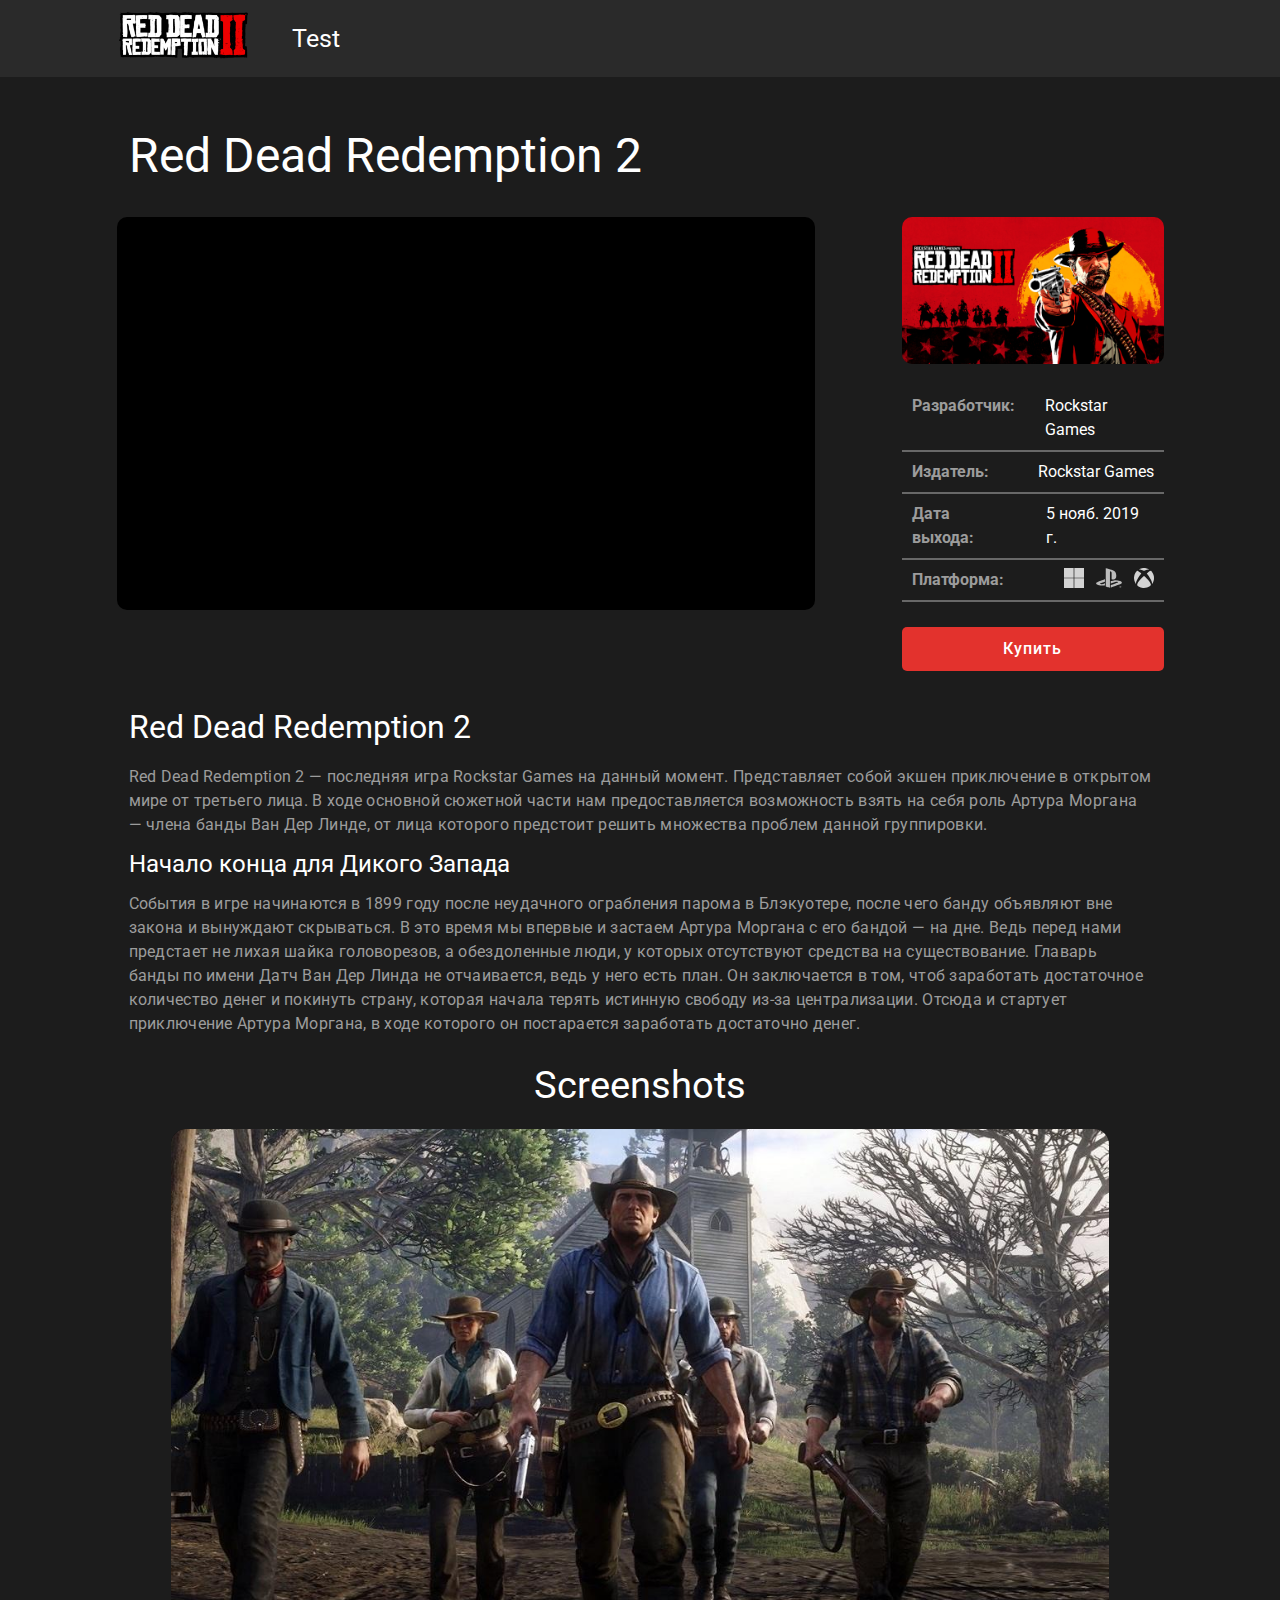
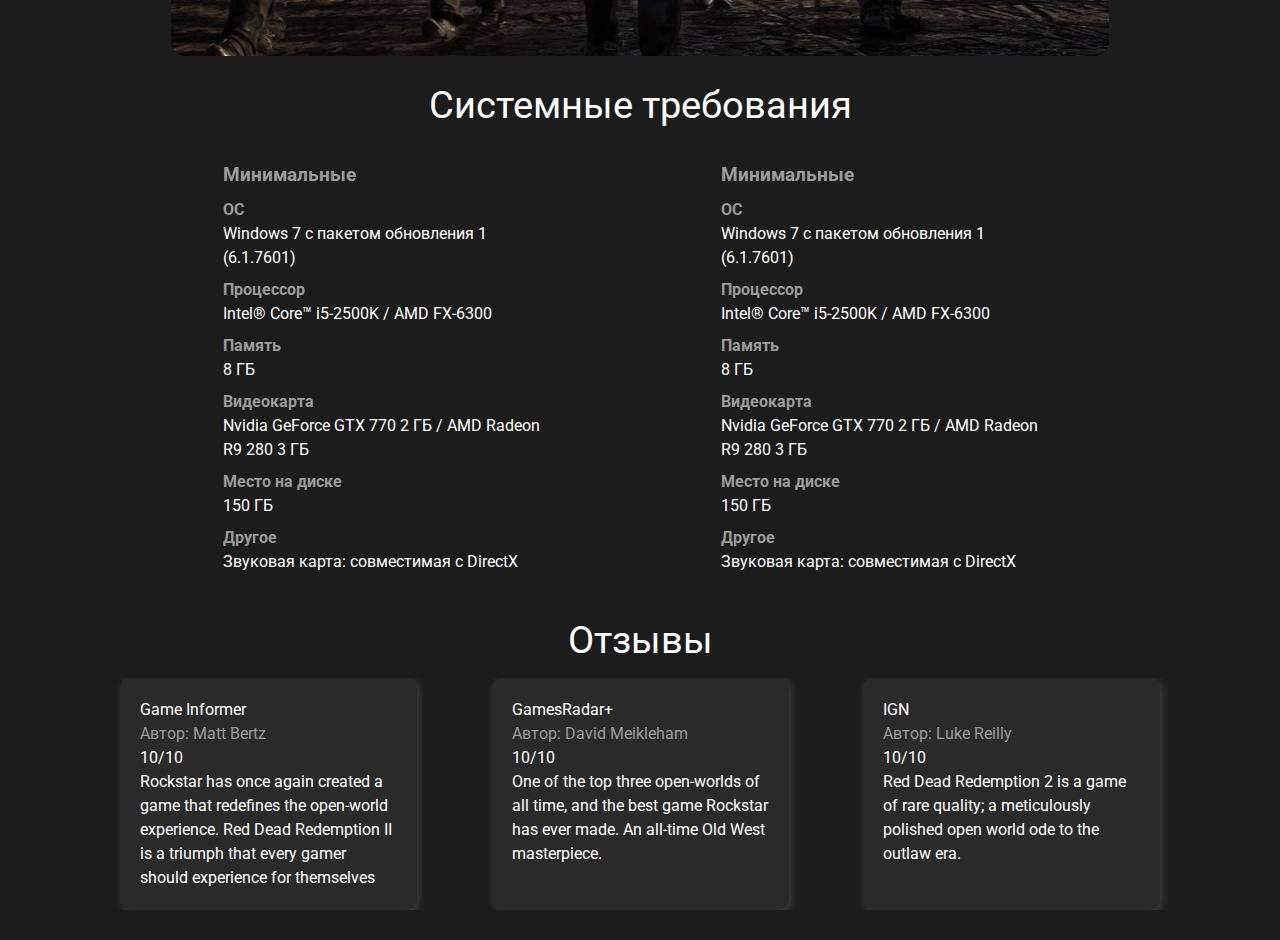
==== commit f3bd5596: "Add Reviews Slider" ====
--- a/index.html
+++ b/index.html
@@ -9,7 +9,7 @@
   <link rel="stylesheet" href="./assets/styles/css/styles.min.css"/>
   <script defer src="./assets/js/utils.js"></script>
   <script defer src="./assets/js/Slider.js"></script>
-  <script defer src="./assets/js/test.js"></script>
+  <script defer src="./assets/js/index.js"></script>
   <title>Red Dead Redemption 2</title>
 </head>
 <body class="dark">
@@ -139,7 +139,7 @@
     <h2 class="section-title">Screenshots</h2>
     <div class="rm-outer-wrapper slider-outer col-12 col-md-11">
       <div class="rm-inner-wrapper-16-9">
-        <div class="slider-container rm-media"></div>
+        <div class="slider-container images-slider-container rm-media"></div>
       </div>
     </div>
   </section>
@@ -204,40 +204,42 @@
   </section>
   <section class="col-11 col-md-12 col-lg-11 d-flex flex-column align-items-center info-section">
     <h2 class="section-title">Отзывы</h2>
-    <div class="reviews-container row justify-content-evenly">
-      <article class="review-card col-3">
-        <header class="review-card-header">
-          <h3>Game Informer</h3>
-          <p>Автор: Matt Bertz</p>
-        </header>
-        <div class="review-card-body">
-          <h4 class="review-card-mark">10/10</h4>
-          <q>Rockstar has once again created a game that redefines the open-world experience. Red Dead Redemption II is
-            a triumph that every gamer should experience for themselves</q>
-        </div>
-      </article>
-      <article class="review-card col-3">
-        <header class="review-card-header">
-          <h3>GamesRadar+</h3>
-          <p>Автор: David Meikleham</p>
-        </header>
-        <div class="review-card-body">
-          <h4 class="review-card-mark">10/10</h4>
-          <q>One of the top three open-worlds of all time, and the best game Rockstar has ever made. An all-time Old
-            West masterpiece.</q>
-        </div>
-      </article>
-      <article class="review-card col-3">
-        <header class="review-card-header">
-          <h3>IGN</h3>
-          <p>Автор: Luke Reilly</p>
-        </header>
-        <div class="review-card-body">
-          <h4 class="review-card-mark">10/10</h4>
-          <q>Red Dead Redemption 2 is a game of rare quality; a meticulously polished open world ode to the outlaw
-            era.</q>
-        </div>
-      </article>
+    <div class="reviews-container">
+      <!--div class="row justify-content-evenly">
+        <article class="review-card col-3">
+          <header class="review-card-header">
+            <h3>Game Informer</h3>
+            <p>Автор: Matt Bertz</p>
+          </header>
+          <div class="review-card-body">
+            <h4 class="review-card-mark">10/10</h4>
+            <q>Rockstar has once again created a game that redefines the open-world experience. Red Dead Redemption II is
+              a triumph that every gamer should experience for themselves</q>
+          </div>
+        </article>
+        <article class="review-card col-3">
+          <header class="review-card-header">
+            <h3>GamesRadar+</h3>
+            <p>Автор: David Meikleham</p>
+          </header>
+          <div class="review-card-body">
+            <h4 class="review-card-mark">10/10</h4>
+            <q>One of the top three open-worlds of all time, and the best game Rockstar has ever made. An all-time Old
+              West masterpiece.</q>
+          </div>
+        </article>
+        <article class="review-card col-3">
+          <header class="review-card-header">
+            <h3>IGN</h3>
+            <p>Автор: Luke Reilly</p>
+          </header>
+          <div class="review-card-body">
+            <h4 class="review-card-mark">10/10</h4>
+            <q>Red Dead Redemption 2 is a game of rare quality; a meticulously polished open world ode to the outlaw
+              era.</q>
+          </div>
+        </article>
+      </div-->
     </div>
   </section>
 
--- a/assets/styles/css/styles.min.css
+++ b/assets/styles/css/styles.min.css
@@ -1 +1 @@
-@import"https://fonts.googleapis.com/css2?family=Cuprum:ital,wght@0,400;0,500;0,600;0,700;1,400;1,500;1,600;1,700&display=swap";@import"https://fonts.googleapis.com/css2?family=Roboto:ital,wght@0,100;0,300;0,400;0,500;0,700;0,900;1,100;1,300;1,400;1,500;1,700;1,900&display=swap";.dark{--global-font-color: #FFF;--global-icons-color: invert(97%) sepia(0%) saturate(1034%) hue-rotate(143deg) brightness(90%) contrast(88%);--secondary-font-color: #9C9C9C;--secondary-lighter-font-color: #bdbdbd;--delimiter-border-color: #686868;--bg-color: #1C1C1C;--bg-secondary-color: #2a2a2a;--rm-bg-color-values: 0, 0, 0;--rm-bg-color: rgb(var(--rm-bg-color-values));--btn-bg-color: rgb(227, 50, 45);--btn-hover-bg-color: rgb(196, 65, 62);--btn-font-color: #FFF;--block-shadow-color: rgba(227, 227, 227, 0.2)}.light{--global-font-color: #000;--global-icons-color: invert(25%) sepia(0%) saturate(1417%) hue-rotate(216deg) brightness(96%) contrast(94%);--secondary-font-color: #9C9C9C;--bg-color: gray;--bg-secondary-color: #2a2a2a;--rm-bg-color: rgb(var(--rm-bg-color-values));--btn-bg-color: rgb(227, 50, 45);--btn-hover-bg-color: rgb(227, 50, 45);--btn-font-color: #FFF;--block-shadow-color: rgba(227, 227, 227, 0.2)}.rm-outer-wrapper{min-width:25%;background-color:var(--rm-bg-color);padding:0}.rm-inner-wrapper,.rm-inner-wrapper-16-9,.rm-inner-wrapper-21-9{position:relative}.rm-inner-wrapper,.rm-inner-wrapper-16-9{padding-top:56.25%}.rm-inner-wrapper-21-9{padding-top:42.8571428571%}.rm-media{position:absolute;width:100%;height:100%;top:0;left:0;right:0;object-fit:contain}.slider-container{display:flex}.slide{width:100%;min-width:100%;animation:.6s cubic-bezier(0.645, 0.045, 0.355, 1) 0s left;animation-fill-mode:forwards;object-fit:cover}.slides{display:flex;overflow:hidden}.prev-slide{margin-left:-100%}.controls{position:absolute;z-index:1;left:0;right:0;top:0;bottom:0;display:flex;align-items:stretch;justify-content:space-between;opacity:0;transition:opacity .3s}.control-btn{padding:0 3%;color:var(--global-font-color);font-size:3rem;font-weight:bold;background:rgba(var(--rm-bg-color-values), 0.05);border:none;outline:none;cursor:pointer;transition:background .2s}.control-btn:hover{background:rgba(var(--rm-bg-color-values), 0.3)}.leftNext{animation-name:leftNext}.rightPrev{animation-name:rightPrev}@keyframes rightPrev{0%{margin-left:-100%}100%{margin-left:0}}@keyframes leftNext{0%{margin-left:-100%}100%{margin-left:-200%}}.slider-outer{border-radius:15px;overflow:hidden;margin-top:15px}*,*::after,*::before{box-sizing:border-box;scroll-behavior:smooth}html{font-size:16px}@media screen and (max-width: 992px){html{font-size:14px}}@media screen and (max-width: 767px){html{font-size:12px}}body{font-family:"Roboto",sans-serif;line-height:1.5;background-color:var(--bg-color);color:var(--global-font-color)}.main-header{width:100%;background-color:var(--bg-secondary-color);padding:10px 0;position:fixed;top:0;z-index:99999}.header-logo-container{display:block;user-select:none}.header-logo{height:50px}.navlist-link{color:var(--global-font-color);text-decoration:none;font-size:25px}.main-container{margin-top:120px}.review-video-outer{overflow:hidden;border-radius:10px}.review-video-inner{transform:scale(1.255)}.button{padding:10px 50px;border:none;border-radius:5px;color:var(--btn-font-color);background-color:var(--btn-bg-color);font-weight:500;font-size:16px;letter-spacing:1px;text-align:center;text-transform:capitalize;text-decoration:none;user-select:none;cursor:pointer;transition:background-color .3s}.button:hover{background-color:var(--btn-hover-bg-color)}.short-info{margin-top:20px}.short-info-headline{color:var(--global-font-color);font-size:1.5rem;line-height:2.3}h2.short-info-headline{font-size:2rem}.short-info-description{color:var(--secondary-font-color);letter-spacing:.3px;line-height:1.5}.general-info-container{margin-top:15px}.info-row{width:100%;display:flex;justify-content:space-between;border-bottom:2px solid var(--delimiter-border-color);padding:8px 10px}.info-row>*+*{margin-left:30px}.info-row-title{font-weight:bold;color:var(--secondary-font-color)}.info-row-icon-container{display:flex;justify-content:space-evenly}.info-row-icon{height:20px;object-fit:contain;user-select:none}.info-row-icon+.info-row-icon{padding-left:12px}.icon{filter:var(--global-icons-color)}.main-title{font-size:3rem;font-weight:400}.info-section{margin-top:20px}.section-title{font-size:2.4rem;font-weight:400;text-align:center}.content-wrapper{margin-top:25px}.base-info-column{position:relative;padding:0}@media screen and (max-width: 767px){.base-info-column{margin-top:25px}}@media screen and (max-width: 767px){.poster-container{display:none}}.poster-container>img{width:100%;object-fit:contain;border-radius:10px}.get-now-button{margin-top:25px}.system-requirements-container{margin-top:10px}.system-requirements-column{padding:17px 10px}.system-requirements-column>h3{color:var(--secondary-font-color);font-weight:bold;font-size:1.2rem}@media screen and (max-width: 767px){.system-requirements-column{font-size:1.1rem}.system-requirements-column>h3{font-size:1.3rem}}.system-requirements-property{margin-top:8px}.system-requirements-property>h4{color:var(--secondary-font-color);font-weight:bold}.reviews-container{margin-top:10px}.review-card{background-color:var(--bg-secondary-color);padding:20px;border-radius:10px;box-shadow:2px 2px 8px 0 var(--block-shadow-color)}.review-card-header>p{color:var(--secondary-font-color)}.footer{margin-top:30px}/*# sourceMappingURL=styles.min.css.map */
+@import"https://fonts.googleapis.com/css2?family=Cuprum:ital,wght@0,400;0,500;0,600;0,700;1,400;1,500;1,600;1,700&display=swap";@import"https://fonts.googleapis.com/css2?family=Roboto:ital,wght@0,100;0,300;0,400;0,500;0,700;0,900;1,100;1,300;1,400;1,500;1,700;1,900&display=swap";.dark{--global-font-color: #FFF;--global-icons-color: invert(97%) sepia(0%) saturate(1034%) hue-rotate(143deg) brightness(90%) contrast(88%);--secondary-font-color: #9C9C9C;--secondary-lighter-font-color: #bdbdbd;--delimiter-border-color: #686868;--bg-color: #1C1C1C;--bg-secondary-color: #2a2a2a;--rm-bg-color-values: 0, 0, 0;--rm-bg-color: rgb(var(--rm-bg-color-values));--btn-bg-color: rgb(227, 50, 45);--btn-hover-bg-color: rgb(196, 65, 62);--btn-font-color: #FFF;--block-shadow-color: rgba(227, 227, 227, 0.2)}.light{--global-font-color: #000;--global-icons-color: invert(25%) sepia(0%) saturate(1417%) hue-rotate(216deg) brightness(96%) contrast(94%);--secondary-font-color: #9C9C9C;--bg-color: gray;--bg-secondary-color: #2a2a2a;--rm-bg-color: rgb(var(--rm-bg-color-values));--btn-bg-color: rgb(227, 50, 45);--btn-hover-bg-color: rgb(227, 50, 45);--btn-font-color: #FFF;--block-shadow-color: rgba(227, 227, 227, 0.2)}.rm-outer-wrapper{min-width:25%;background-color:var(--rm-bg-color);padding:0}.rm-inner-wrapper,.rm-inner-wrapper-16-9,.rm-inner-wrapper-21-9{position:relative}.rm-inner-wrapper,.rm-inner-wrapper-16-9{padding-top:56.25%}.rm-inner-wrapper-21-9{padding-top:42.8571428571%}.rm-media{position:absolute;width:100%;height:100%;top:0;left:0;right:0;object-fit:contain}.slider-container{display:flex}.slide{width:100%;min-width:100%;animation:.6s cubic-bezier(0.645, 0.045, 0.355, 1) 0s left;animation-fill-mode:forwards;object-fit:cover}.slides{display:flex;overflow:hidden}.prev-slide{margin-left:-100%}.controls{position:absolute;z-index:1;left:0;right:0;top:0;bottom:0;display:flex;align-items:stretch;justify-content:space-between;opacity:0;transition:opacity .3s}.control-btn{padding:0 3%;color:var(--global-font-color);font-size:3rem;font-weight:bold;background:rgba(var(--rm-bg-color-values), 0.05);border:none;outline:none;cursor:pointer;transition:background .2s}.control-btn:hover{background:rgba(var(--rm-bg-color-values), 0.3)}.leftNext{animation-name:leftNext}.rightPrev{animation-name:rightPrev}@keyframes rightPrev{0%{margin-left:-100%}100%{margin-left:0}}@keyframes leftNext{0%{margin-left:-100%}100%{margin-left:-200%}}.slider-outer{border-radius:15px;overflow:hidden;margin-top:15px}*,*::after,*::before{box-sizing:border-box;scroll-behavior:smooth}html{font-size:16px}@media screen and (max-width: 992px){html{font-size:14px}}@media screen and (max-width: 767px){html{font-size:12px}}body{font-family:"Roboto",sans-serif;line-height:1.5;background-color:var(--bg-color);color:var(--global-font-color)}.main-header{width:100%;background-color:var(--bg-secondary-color);padding:10px 0;position:fixed;top:0;z-index:99999}.header-logo-container{display:block;user-select:none}.header-logo{height:50px}.navlist-link{color:var(--global-font-color);text-decoration:none;font-size:25px}.main-container{margin-top:120px}.review-video-outer{overflow:hidden;border-radius:10px}.review-video-inner{transform:scale(1.255)}.button{padding:10px 50px;border:none;border-radius:5px;color:var(--btn-font-color);background-color:var(--btn-bg-color);font-weight:500;font-size:16px;letter-spacing:1px;text-align:center;text-transform:capitalize;text-decoration:none;user-select:none;cursor:pointer;transition:background-color .3s}.button:hover{background-color:var(--btn-hover-bg-color)}.short-info{margin-top:20px}.short-info-headline{color:var(--global-font-color);font-size:1.5rem;line-height:2.3}h2.short-info-headline{font-size:2rem}.short-info-description{color:var(--secondary-font-color);letter-spacing:.3px;line-height:1.5}.general-info-container{margin-top:15px}.info-row{width:100%;display:flex;justify-content:space-between;border-bottom:2px solid var(--delimiter-border-color);padding:8px 10px}.info-row>*+*{margin-left:30px}.info-row-title{font-weight:bold;color:var(--secondary-font-color)}.info-row-icon-container{display:flex;justify-content:space-evenly}.info-row-icon{height:20px;object-fit:contain;user-select:none}.info-row-icon+.info-row-icon{padding-left:12px}.icon{filter:var(--global-icons-color)}.main-title{font-size:3rem;font-weight:400}.info-section{margin-top:20px}.section-title{font-size:2.4rem;font-weight:400;text-align:center}.content-wrapper{margin-top:25px}.base-info-column{position:relative;padding:0}@media screen and (max-width: 767px){.base-info-column{margin-top:25px}}@media screen and (max-width: 767px){.poster-container{display:none}}.poster-container>img{width:100%;object-fit:contain;border-radius:10px}.get-now-button{margin-top:25px}.system-requirements-container{margin-top:10px}.system-requirements-column{padding:17px 10px}.system-requirements-column>h3{color:var(--secondary-font-color);font-weight:bold;font-size:1.2rem}@media screen and (max-width: 767px){.system-requirements-column{font-size:1.1rem}.system-requirements-column>h3{font-size:1.3rem}}.system-requirements-property{margin-top:8px}.system-requirements-property>h4{color:var(--secondary-font-color);font-weight:bold}.reviews-container{margin-top:10px;position:relative}.review-card{background-color:var(--bg-secondary-color);padding:20px;border-radius:10px;box-shadow:2px 2px 8px 0 var(--block-shadow-color)}.review-card-header>p{color:var(--secondary-font-color)}.review-segment{width:100%}.footer{margin-top:30px}/*# sourceMappingURL=styles.min.css.map */
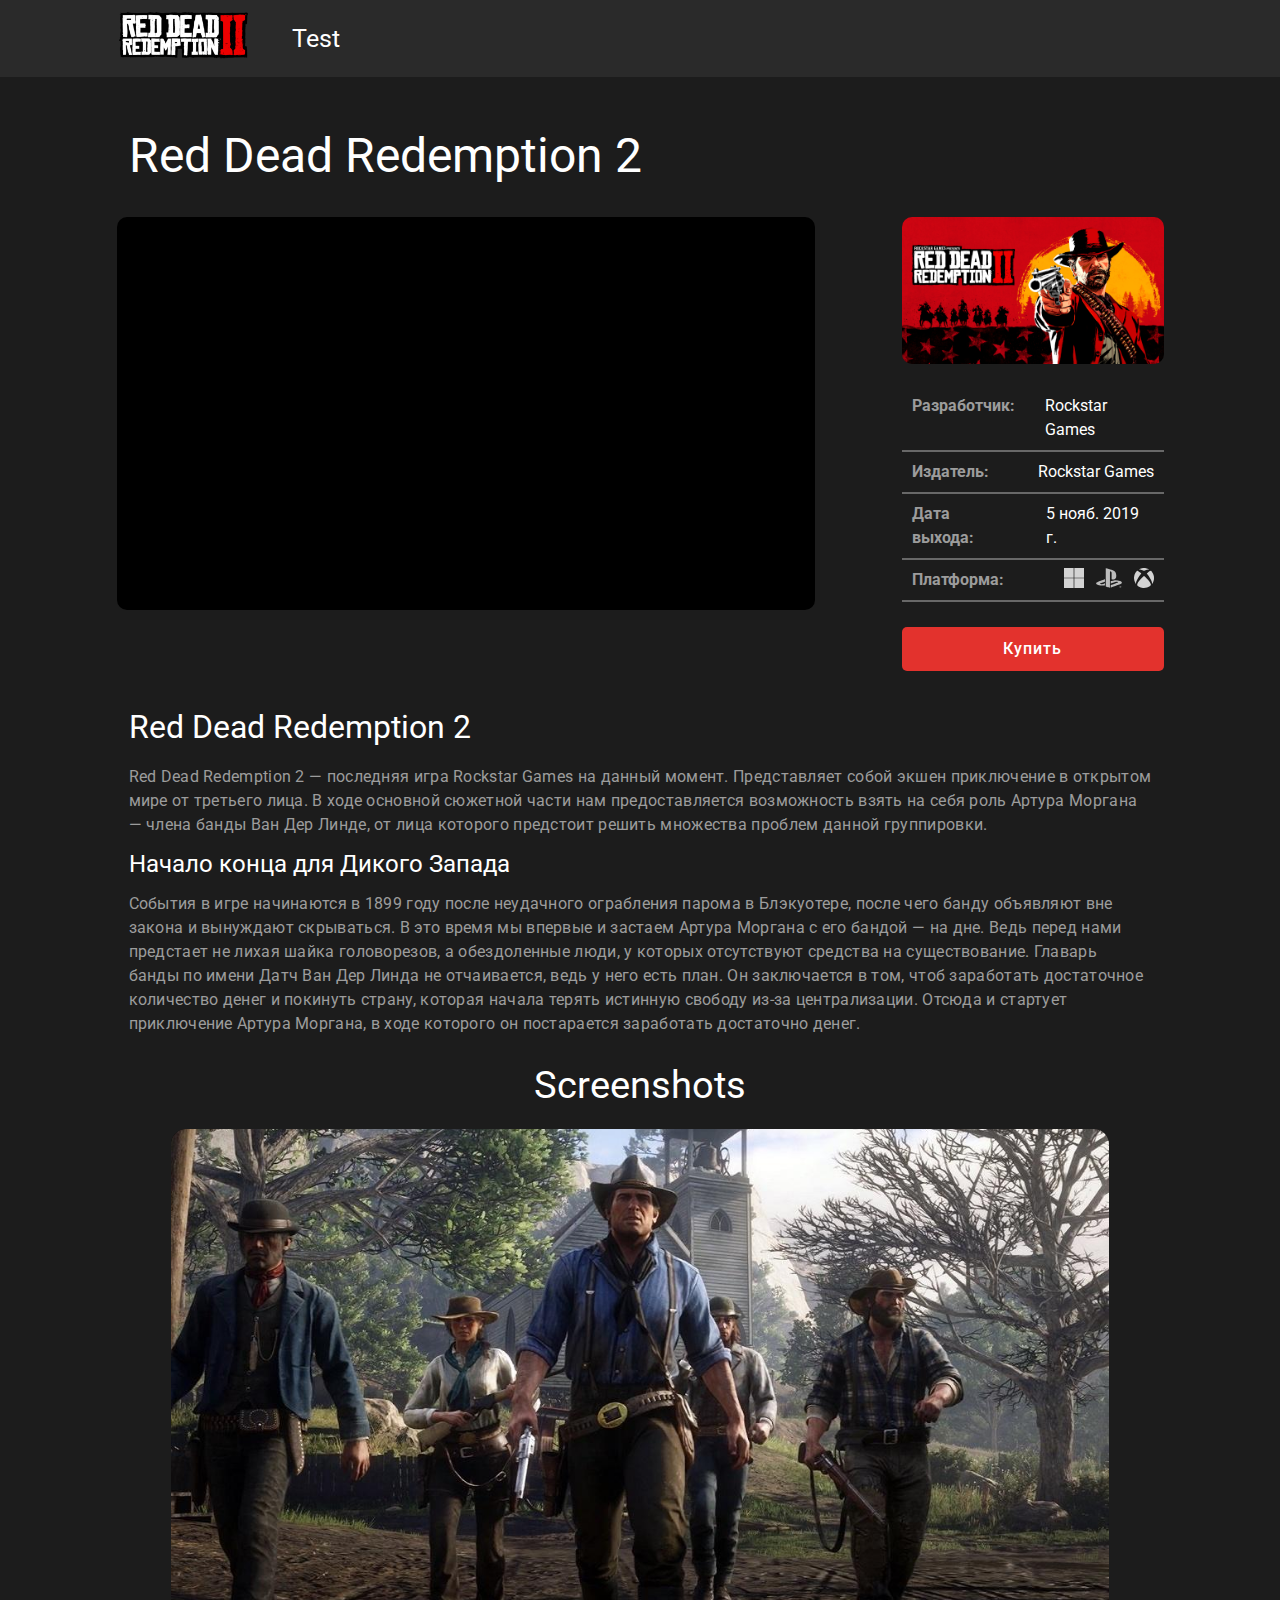
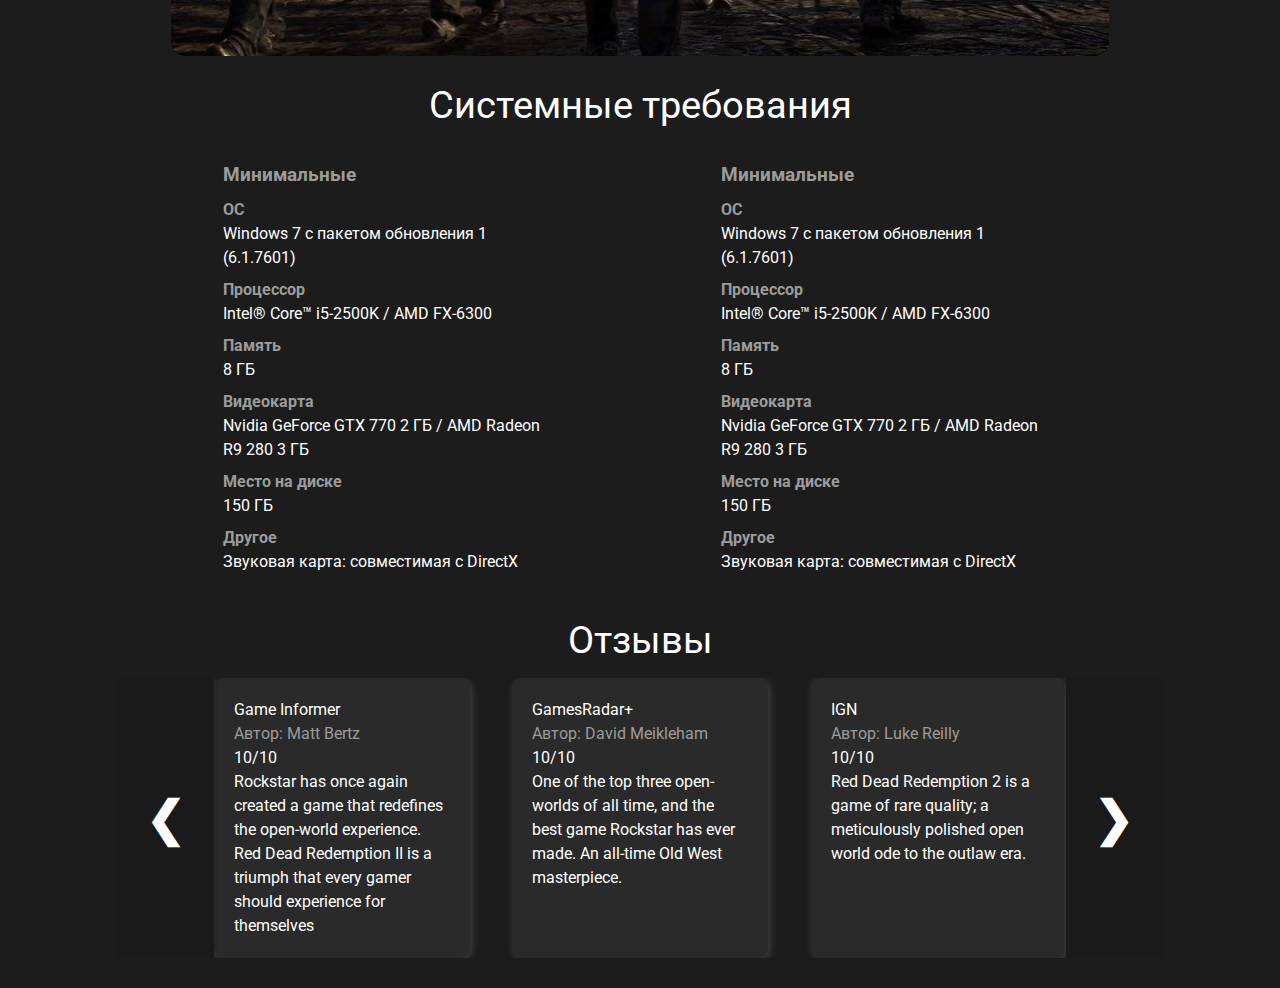
==== commit f981db31: "Refactor Reviews Slider" ====
--- a/index.html
+++ b/index.html
@@ -204,42 +204,7 @@
   </section>
   <section class="col-11 col-md-12 col-lg-11 d-flex flex-column align-items-center info-section">
     <h2 class="section-title">Отзывы</h2>
-    <div class="reviews-container">
-      <!--div class="row justify-content-evenly">
-        <article class="review-card col-3">
-          <header class="review-card-header">
-            <h3>Game Informer</h3>
-            <p>Автор: Matt Bertz</p>
-          </header>
-          <div class="review-card-body">
-            <h4 class="review-card-mark">10/10</h4>
-            <q>Rockstar has once again created a game that redefines the open-world experience. Red Dead Redemption II is
-              a triumph that every gamer should experience for themselves</q>
-          </div>
-        </article>
-        <article class="review-card col-3">
-          <header class="review-card-header">
-            <h3>GamesRadar+</h3>
-            <p>Автор: David Meikleham</p>
-          </header>
-          <div class="review-card-body">
-            <h4 class="review-card-mark">10/10</h4>
-            <q>One of the top three open-worlds of all time, and the best game Rockstar has ever made. An all-time Old
-              West masterpiece.</q>
-          </div>
-        </article>
-        <article class="review-card col-3">
-          <header class="review-card-header">
-            <h3>IGN</h3>
-            <p>Автор: Luke Reilly</p>
-          </header>
-          <div class="review-card-body">
-            <h4 class="review-card-mark">10/10</h4>
-            <q>Red Dead Redemption 2 is a game of rare quality; a meticulously polished open world ode to the outlaw
-              era.</q>
-          </div>
-        </article>
-      </div-->
+    <div class="reviews-container col-10">
     </div>
   </section>
 
--- a/assets/styles/css/styles.min.css
+++ b/assets/styles/css/styles.min.css
@@ -1 +1 @@
-@import"https://fonts.googleapis.com/css2?family=Cuprum:ital,wght@0,400;0,500;0,600;0,700;1,400;1,500;1,600;1,700&display=swap";@import"https://fonts.googleapis.com/css2?family=Roboto:ital,wght@0,100;0,300;0,400;0,500;0,700;0,900;1,100;1,300;1,400;1,500;1,700;1,900&display=swap";.dark{--global-font-color: #FFF;--global-icons-color: invert(97%) sepia(0%) saturate(1034%) hue-rotate(143deg) brightness(90%) contrast(88%);--secondary-font-color: #9C9C9C;--secondary-lighter-font-color: #bdbdbd;--delimiter-border-color: #686868;--bg-color: #1C1C1C;--bg-secondary-color: #2a2a2a;--rm-bg-color-values: 0, 0, 0;--rm-bg-color: rgb(var(--rm-bg-color-values));--btn-bg-color: rgb(227, 50, 45);--btn-hover-bg-color: rgb(196, 65, 62);--btn-font-color: #FFF;--block-shadow-color: rgba(227, 227, 227, 0.2)}.light{--global-font-color: #000;--global-icons-color: invert(25%) sepia(0%) saturate(1417%) hue-rotate(216deg) brightness(96%) contrast(94%);--secondary-font-color: #9C9C9C;--bg-color: gray;--bg-secondary-color: #2a2a2a;--rm-bg-color: rgb(var(--rm-bg-color-values));--btn-bg-color: rgb(227, 50, 45);--btn-hover-bg-color: rgb(227, 50, 45);--btn-font-color: #FFF;--block-shadow-color: rgba(227, 227, 227, 0.2)}.rm-outer-wrapper{min-width:25%;background-color:var(--rm-bg-color);padding:0}.rm-inner-wrapper,.rm-inner-wrapper-16-9,.rm-inner-wrapper-21-9{position:relative}.rm-inner-wrapper,.rm-inner-wrapper-16-9{padding-top:56.25%}.rm-inner-wrapper-21-9{padding-top:42.8571428571%}.rm-media{position:absolute;width:100%;height:100%;top:0;left:0;right:0;object-fit:contain}.slider-container{display:flex}.slide{width:100%;min-width:100%;animation:.6s cubic-bezier(0.645, 0.045, 0.355, 1) 0s left;animation-fill-mode:forwards;object-fit:cover}.slides{display:flex;overflow:hidden}.prev-slide{margin-left:-100%}.controls{position:absolute;z-index:1;left:0;right:0;top:0;bottom:0;display:flex;align-items:stretch;justify-content:space-between;opacity:0;transition:opacity .3s}.control-btn{padding:0 3%;color:var(--global-font-color);font-size:3rem;font-weight:bold;background:rgba(var(--rm-bg-color-values), 0.05);border:none;outline:none;cursor:pointer;transition:background .2s}.control-btn:hover{background:rgba(var(--rm-bg-color-values), 0.3)}.leftNext{animation-name:leftNext}.rightPrev{animation-name:rightPrev}@keyframes rightPrev{0%{margin-left:-100%}100%{margin-left:0}}@keyframes leftNext{0%{margin-left:-100%}100%{margin-left:-200%}}.slider-outer{border-radius:15px;overflow:hidden;margin-top:15px}*,*::after,*::before{box-sizing:border-box;scroll-behavior:smooth}html{font-size:16px}@media screen and (max-width: 992px){html{font-size:14px}}@media screen and (max-width: 767px){html{font-size:12px}}body{font-family:"Roboto",sans-serif;line-height:1.5;background-color:var(--bg-color);color:var(--global-font-color)}.main-header{width:100%;background-color:var(--bg-secondary-color);padding:10px 0;position:fixed;top:0;z-index:99999}.header-logo-container{display:block;user-select:none}.header-logo{height:50px}.navlist-link{color:var(--global-font-color);text-decoration:none;font-size:25px}.main-container{margin-top:120px}.review-video-outer{overflow:hidden;border-radius:10px}.review-video-inner{transform:scale(1.255)}.button{padding:10px 50px;border:none;border-radius:5px;color:var(--btn-font-color);background-color:var(--btn-bg-color);font-weight:500;font-size:16px;letter-spacing:1px;text-align:center;text-transform:capitalize;text-decoration:none;user-select:none;cursor:pointer;transition:background-color .3s}.button:hover{background-color:var(--btn-hover-bg-color)}.short-info{margin-top:20px}.short-info-headline{color:var(--global-font-color);font-size:1.5rem;line-height:2.3}h2.short-info-headline{font-size:2rem}.short-info-description{color:var(--secondary-font-color);letter-spacing:.3px;line-height:1.5}.general-info-container{margin-top:15px}.info-row{width:100%;display:flex;justify-content:space-between;border-bottom:2px solid var(--delimiter-border-color);padding:8px 10px}.info-row>*+*{margin-left:30px}.info-row-title{font-weight:bold;color:var(--secondary-font-color)}.info-row-icon-container{display:flex;justify-content:space-evenly}.info-row-icon{height:20px;object-fit:contain;user-select:none}.info-row-icon+.info-row-icon{padding-left:12px}.icon{filter:var(--global-icons-color)}.main-title{font-size:3rem;font-weight:400}.info-section{margin-top:20px}.section-title{font-size:2.4rem;font-weight:400;text-align:center}.content-wrapper{margin-top:25px}.base-info-column{position:relative;padding:0}@media screen and (max-width: 767px){.base-info-column{margin-top:25px}}@media screen and (max-width: 767px){.poster-container{display:none}}.poster-container>img{width:100%;object-fit:contain;border-radius:10px}.get-now-button{margin-top:25px}.system-requirements-container{margin-top:10px}.system-requirements-column{padding:17px 10px}.system-requirements-column>h3{color:var(--secondary-font-color);font-weight:bold;font-size:1.2rem}@media screen and (max-width: 767px){.system-requirements-column{font-size:1.1rem}.system-requirements-column>h3{font-size:1.3rem}}.system-requirements-property{margin-top:8px}.system-requirements-property>h4{color:var(--secondary-font-color);font-weight:bold}.reviews-container{margin-top:10px;position:relative}.review-card{background-color:var(--bg-secondary-color);padding:20px;border-radius:10px;box-shadow:2px 2px 8px 0 var(--block-shadow-color)}.review-card-header>p{color:var(--secondary-font-color)}.review-segment{width:100%}.footer{margin-top:30px}/*# sourceMappingURL=styles.min.css.map */
+@import"https://fonts.googleapis.com/css2?family=Cuprum:ital,wght@0,400;0,500;0,600;0,700;1,400;1,500;1,600;1,700&display=swap";@import"https://fonts.googleapis.com/css2?family=Roboto:ital,wght@0,100;0,300;0,400;0,500;0,700;0,900;1,100;1,300;1,400;1,500;1,700;1,900&display=swap";.dark{--global-font-color: #FFF;--global-icons-color: invert(97%) sepia(0%) saturate(1034%) hue-rotate(143deg) brightness(90%) contrast(88%);--secondary-font-color: #9C9C9C;--secondary-lighter-font-color: #bdbdbd;--delimiter-border-color: #686868;--bg-color: #1C1C1C;--bg-secondary-color: #2a2a2a;--rm-bg-color-values: 0, 0, 0;--rm-bg-color: rgb(var(--rm-bg-color-values));--btn-bg-color: rgb(227, 50, 45);--btn-hover-bg-color: rgb(196, 65, 62);--btn-font-color: #FFF;--block-shadow-color: rgba(227, 227, 227, 0.2)}.light{--global-font-color: #000;--global-icons-color: invert(25%) sepia(0%) saturate(1417%) hue-rotate(216deg) brightness(96%) contrast(94%);--secondary-font-color: #9C9C9C;--bg-color: gray;--bg-secondary-color: #2a2a2a;--rm-bg-color: rgb(var(--rm-bg-color-values));--btn-bg-color: rgb(227, 50, 45);--btn-hover-bg-color: rgb(227, 50, 45);--btn-font-color: #FFF;--block-shadow-color: rgba(227, 227, 227, 0.2)}.rm-outer-wrapper{min-width:25%;background-color:var(--rm-bg-color);padding:0}.rm-inner-wrapper,.rm-inner-wrapper-16-9,.rm-inner-wrapper-21-9{position:relative}.rm-inner-wrapper,.rm-inner-wrapper-16-9{padding-top:56.25%}.rm-inner-wrapper-21-9{padding-top:42.8571428571%}.rm-media{position:absolute;width:100%;height:100%;top:0;left:0;right:0;object-fit:contain}.slider-container{display:flex}.slide{width:100%;min-width:100%;animation:.6s cubic-bezier(0.645, 0.045, 0.355, 1) 0s left;animation-fill-mode:forwards;object-fit:cover}.slides{display:flex;overflow:hidden}.prev-slide{margin-left:-100%}.controls{position:absolute;z-index:1;left:0;right:0;top:0;bottom:0;display:flex;align-items:stretch;justify-content:space-between;transition:opacity .3s}.control-btn{padding:0 3%;color:var(--global-font-color);font-size:3rem;font-weight:bold;background:rgba(var(--rm-bg-color-values), 0.05);border:none;outline:none;cursor:pointer;transition:background .2s}.control-btn:hover{background:rgba(var(--rm-bg-color-values), 0.3)}.leftNext{animation-name:leftNext}.rightPrev{animation-name:rightPrev}@keyframes rightPrev{0%{margin-left:-100%}100%{margin-left:0}}@keyframes leftNext{0%{margin-left:-100%}100%{margin-left:-200%}}.slider-outer{border-radius:15px;overflow:hidden;margin-top:15px}*,*::after,*::before{box-sizing:border-box;scroll-behavior:smooth}html{font-size:16px}@media screen and (max-width: 992px){html{font-size:14px}}@media screen and (max-width: 767px){html{font-size:12px}}body{font-family:"Roboto",sans-serif;line-height:1.5;background-color:var(--bg-color);color:var(--global-font-color)}.main-header{width:100%;background-color:var(--bg-secondary-color);padding:10px 0;position:fixed;top:0;z-index:99999}.header-logo-container{display:block;user-select:none}.header-logo{height:50px}.navlist-link{color:var(--global-font-color);text-decoration:none;font-size:25px}.main-container{margin-top:120px}.review-video-outer{overflow:hidden;border-radius:10px}.review-video-inner{transform:scale(1.255)}.button{padding:10px 50px;border:none;border-radius:5px;color:var(--btn-font-color);background-color:var(--btn-bg-color);font-weight:500;font-size:16px;letter-spacing:1px;text-align:center;text-transform:capitalize;text-decoration:none;user-select:none;cursor:pointer;transition:background-color .3s}.button:hover{background-color:var(--btn-hover-bg-color)}.short-info{margin-top:20px}.short-info-headline{color:var(--global-font-color);font-size:1.5rem;line-height:2.3}h2.short-info-headline{font-size:2rem}.short-info-description{color:var(--secondary-font-color);letter-spacing:.3px;line-height:1.5}.general-info-container{margin-top:15px}.info-row{width:100%;display:flex;justify-content:space-between;border-bottom:2px solid var(--delimiter-border-color);padding:8px 10px}.info-row>*+*{margin-left:30px}.info-row-title{font-weight:bold;color:var(--secondary-font-color)}.info-row-icon-container{display:flex;justify-content:space-evenly}.info-row-icon{height:20px;object-fit:contain;user-select:none}.info-row-icon+.info-row-icon{padding-left:12px}.icon{filter:var(--global-icons-color)}.main-title{font-size:3rem;font-weight:400}.info-section{margin-top:20px}.section-title{font-size:2.4rem;font-weight:400;text-align:center}.content-wrapper{margin-top:25px}.base-info-column{position:relative;padding:0}@media screen and (max-width: 767px){.base-info-column{margin-top:25px}}@media screen and (max-width: 767px){.poster-container{display:none}}.poster-container>img{width:100%;object-fit:contain;border-radius:10px}.get-now-button{margin-top:25px}.system-requirements-container{margin-top:10px}.system-requirements-column{padding:17px 10px}.system-requirements-column>h3{color:var(--secondary-font-color);font-weight:bold;font-size:1.2rem}@media screen and (max-width: 767px){.system-requirements-column{font-size:1.1rem}.system-requirements-column>h3{font-size:1.3rem}}.system-requirements-property{margin-top:8px}.system-requirements-property>h4{color:var(--secondary-font-color);font-weight:bold}.reviews-container{margin-top:10px;position:relative}.review-card{flex-basis:30%;background-color:var(--bg-secondary-color);padding:20px;border-radius:10px;box-shadow:2px 2px 8px 0 var(--block-shadow-color)}.review-card-header>p{color:var(--secondary-font-color)}.review-segment{display:flex;justify-content:space-between;width:100%}@media screen and (max-width: 768px){.review-segment{flex-direction:column}.review-segment>.review-card+.review-card{margin-top:20px}}.review-controls{position:absolute;z-index:1;left:calc(-1*(6% + 3rem));right:calc(-1*(6% + 3rem));top:0;bottom:0;display:flex;align-items:stretch;justify-content:space-between;transition:opacity .3s}.footer{margin-top:30px}/*# sourceMappingURL=styles.min.css.map */
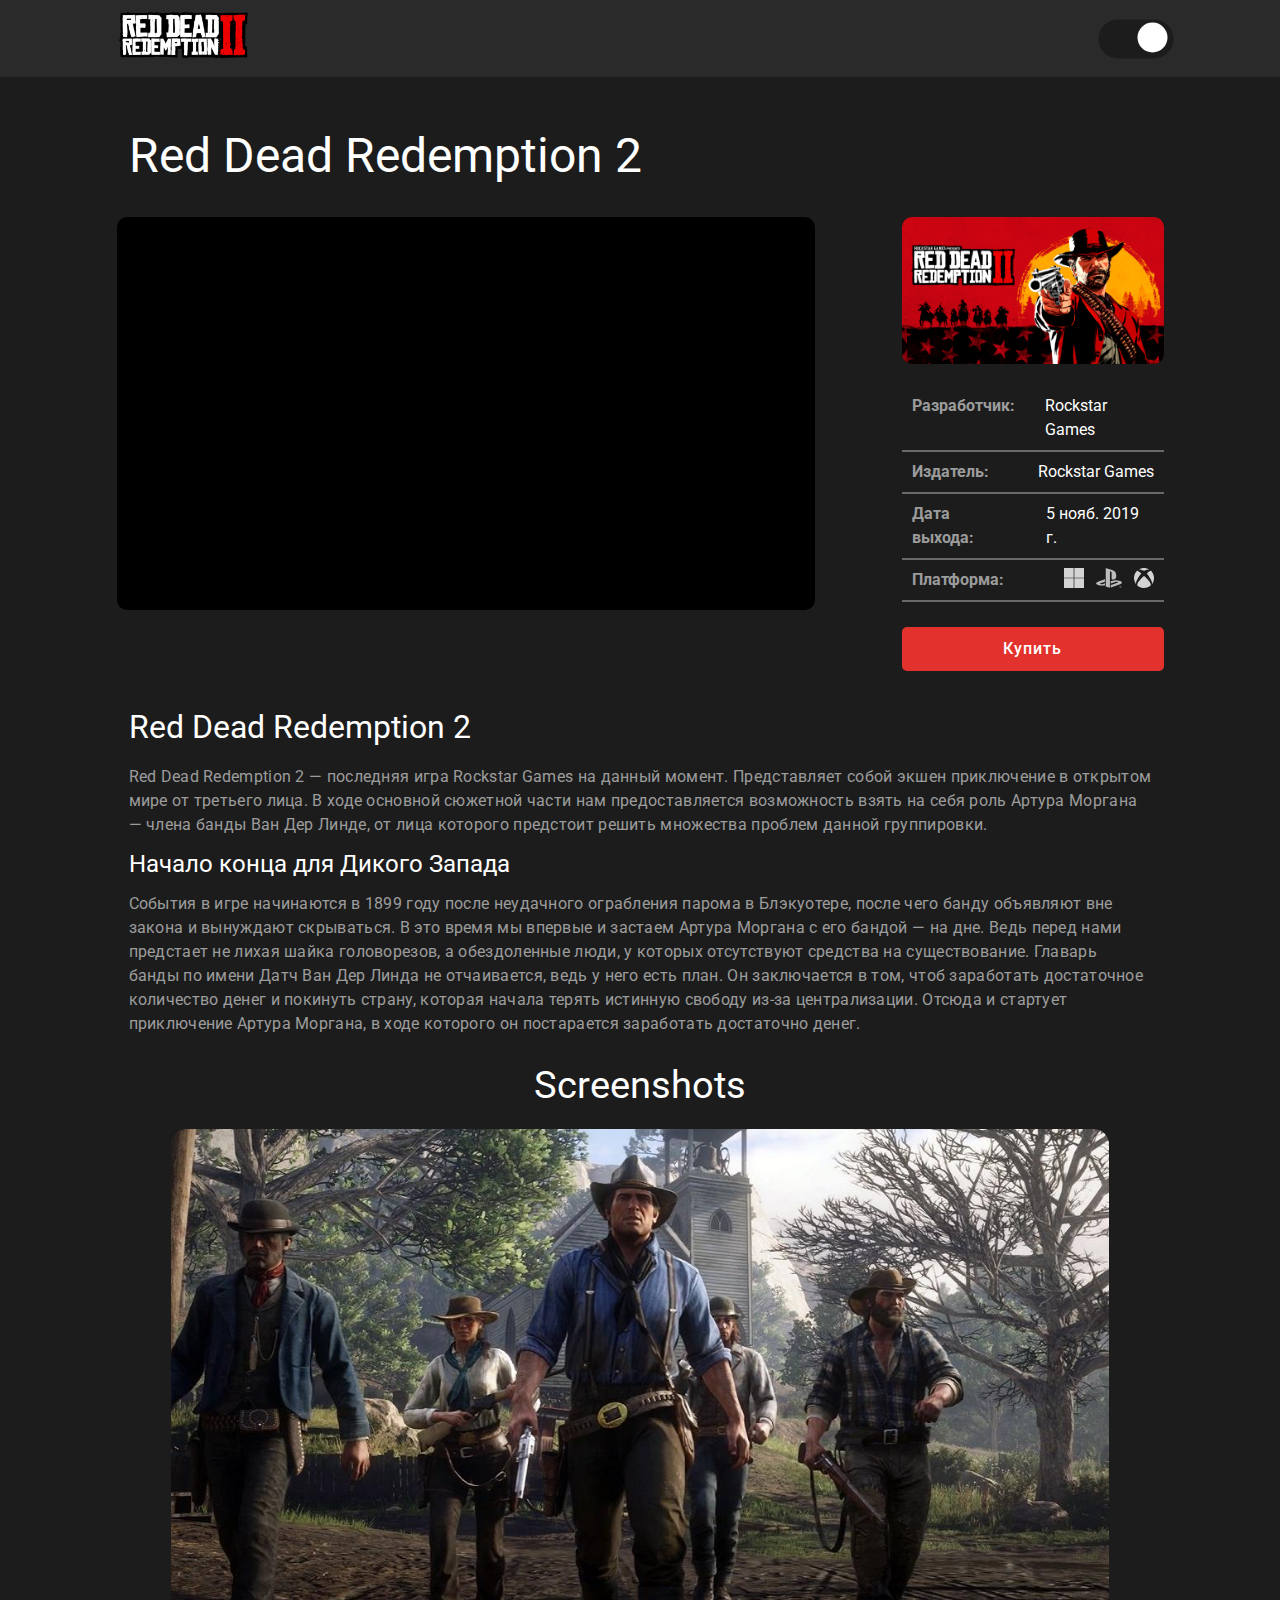
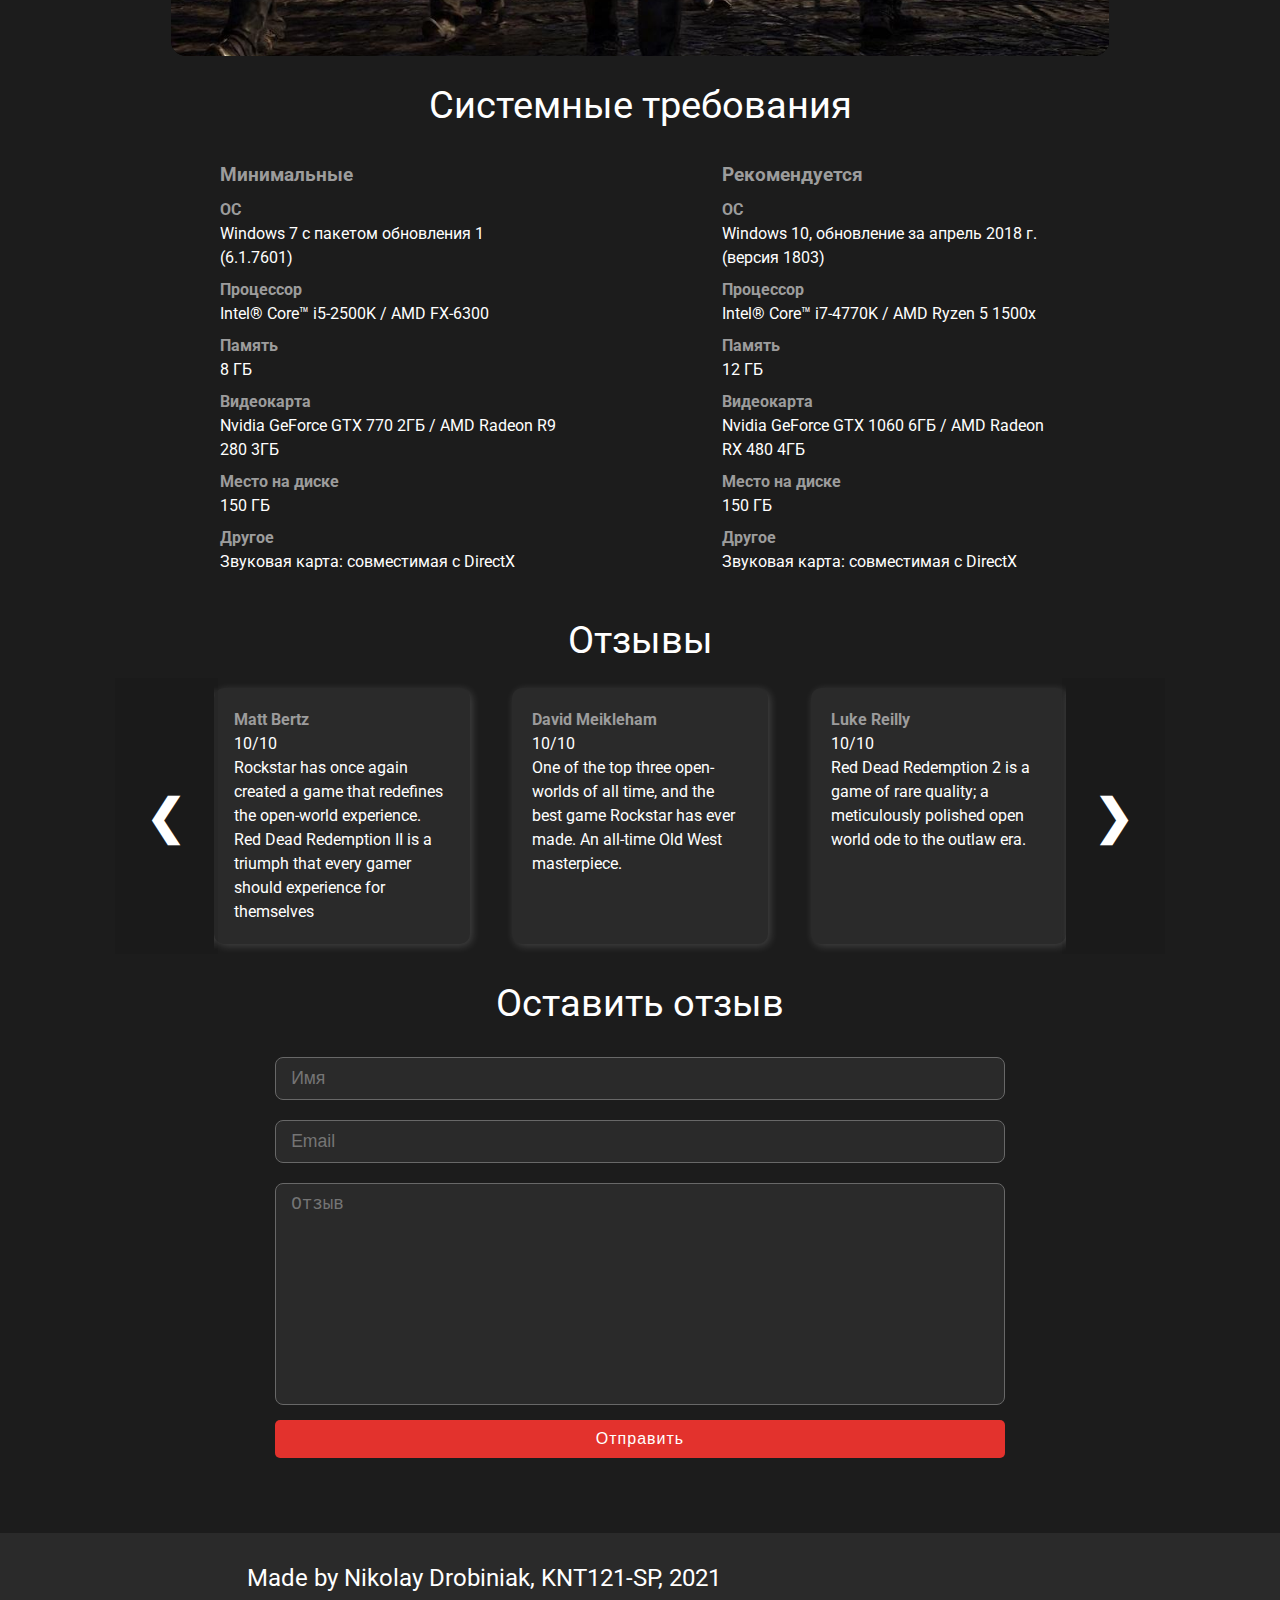
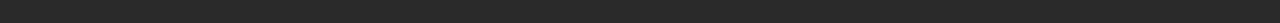
==== commit d815d6ea: "Add theme changer" ====
--- a/index.html
+++ b/index.html
@@ -5,6 +5,9 @@
   <meta http-equiv="X-UA-Compatible" content="IE=edge"/>
   <meta name="viewport" content="width=device-width, initial-scale=1.0"/>
   <link rel="stylesheet" href="./assets/styles/css/reset.css"/>
+  <link rel="stylesheet" href="https://cdnjs.cloudflare.com/ajax/libs/font-awesome/6.0.0-beta2/css/all.min.css"
+        integrity="sha512-YWzhKL2whUzgiheMoBFwW8CKV4qpHQAEuvilg9FAn5VJUDwKZZxkJNuGM4XkWuk94WCrrwslk8yWNGmY1EduTA=="
+        crossorigin="anonymous" referrerpolicy="no-referrer"/>
   <link rel="stylesheet" href="./assets/styles/css/bootstrap-grid.min.css"/>
   <link rel="stylesheet" href="./assets/styles/css/styles.min.css"/>
   <script defer src="./assets/js/utils.js"></script>
@@ -14,7 +17,7 @@
 </head>
 <body class="dark">
 <header class="main-header">
-  <nav class="header-nav container-xxl col-10 d-flex align-items-center">
+  <nav class="header-nav container-xxl col-10 d-flex align-items-center justify-content-between">
     <a href="#" class="header-logo-container col-2">
       <img
         src="./assets/images/logo.png"
@@ -22,11 +25,19 @@
         alt="Red Dead Redemption 2"
       />
     </a>
-    <ul class="navlist row">
+    <!--ul class="navlist row">
       <li class="navlist-item col-auto d-flex align-items-center">
         <a href="#" class="navlist-link">Test</a>
       </li>
-    </ul>
+    </ul-->
+    <div class="theme-switcher">
+      <input type="checkbox" class="theme-switcher-checkbox" id="theme-switcher-checkbox">
+      <label for="theme-switcher-checkbox" class="theme-switcher-label">
+        <i class="fas fa-moon"></i>
+        <i class='fas fa-sun'></i>
+        <div class='theme-switcher-ball'></div>
+      </label>
+    </div>
   </nav>
 </header>
 <main
@@ -162,7 +173,7 @@
         </div>
         <div class="system-requirements-property">
           <h4>Видеокарта</h4>
-          <p>Nvidia GeForce GTX 770 2 ГБ / AMD Radeon R9 280 3 ГБ</p>
+          <p>Nvidia GeForce GTX 770 2ГБ / AMD Radeon R9 280 3ГБ</p>
         </div>
         <div class="system-requirements-property">
           <h4>Место на диске</h4>
@@ -174,22 +185,22 @@
         </div>
       </article>
       <article class="system-requirements-column col-12 col-md-5">
-        <h3>Минимальные</h3>
+        <h3>Рекомендуется</h3>
         <div class="system-requirements-property">
           <h4>ОС</h4>
-          <p>Windows 7 с пакетом обновления 1 (6.1.7601)</p>
+          <p>Windows 10, обновление за апрель 2018 г. (версия 1803)</p>
         </div>
         <div class="system-requirements-property">
           <h4>Процессор</h4>
-          <p>Intel® Core™ i5-2500K / AMD FX-6300</p>
+          <p>Intel® Core™ i7-4770K / AMD Ryzen 5 1500x</p>
         </div>
         <div class="system-requirements-property">
           <h4>Память</h4>
-          <p>8 ГБ</p>
+          <p>12 ГБ</p>
         </div>
         <div class="system-requirements-property">
           <h4>Видеокарта</h4>
-          <p>Nvidia GeForce GTX 770 2 ГБ / AMD Radeon R9 280 3 ГБ</p>
+          <p>Nvidia GeForce GTX 1060 6ГБ / AMD Radeon RX 480 4ГБ</p>
         </div>
         <div class="system-requirements-property">
           <h4>Место на диске</h4>
@@ -208,7 +219,35 @@
     </div>
   </section>
 
+  <section class="col-11 col-md-12 col-lg-11 d-flex flex-column align-items-center info-section">
+    <h2 class="section-title">Оставить отзыв</h2>
+    <form action="#" class="make-review-form">
+      <input class="form-text-input" type="text" placeholder="Имя" required>
+      <input class="form-text-input" type="email" placeholder="Email" required>
+      <textarea class="form-text-input" rows="10" placeholder="Отзыв" required></textarea>
+      <button type="submit" class="button form-submit-button">Отправить</button>
+    </form>
+  </section>
+
+
 </main>
-<footer class="footer"></footer>
+<footer class="footer">
+  <div>Made by Nikolay Drobiniak, KNT121-SP, 2021</div>
+  <div class="social-media">
+    <a href="https://www.linkedin.com/in/nikolay-drobiniak-6a744110b/">
+      <i class="fa-brands fa-linkedin"></i>
+    </a>
+    <a href="https://t.me/artymatix">
+      <i class="fa-brands fa-telegram"></i>
+    </a>
+    <a href="https://instagram.com/npocmo.niko/">
+      <i class="fa-brands fa-instagram-square"></i>
+    </a>
+    <a href="mailto:ndrobiniak@gmail.com">
+      <i class="fa-solid fa-envelope"></i>
+    </a>
+
+  </div>
+</footer>
 </body>
 </html>--- a/assets/styles/css/styles.min.css
+++ b/assets/styles/css/styles.min.css
@@ -1 +1 @@
-@import"https://fonts.googleapis.com/css2?family=Cuprum:ital,wght@0,400;0,500;0,600;0,700;1,400;1,500;1,600;1,700&display=swap";@import"https://fonts.googleapis.com/css2?family=Roboto:ital,wght@0,100;0,300;0,400;0,500;0,700;0,900;1,100;1,300;1,400;1,500;1,700;1,900&display=swap";.dark{--global-font-color: #FFF;--global-icons-color: invert(97%) sepia(0%) saturate(1034%) hue-rotate(143deg) brightness(90%) contrast(88%);--secondary-font-color: #9C9C9C;--secondary-lighter-font-color: #bdbdbd;--delimiter-border-color: #686868;--bg-color: #1C1C1C;--bg-secondary-color: #2a2a2a;--rm-bg-color-values: 0, 0, 0;--rm-bg-color: rgb(var(--rm-bg-color-values));--btn-bg-color: rgb(227, 50, 45);--btn-hover-bg-color: rgb(196, 65, 62);--btn-font-color: #FFF;--block-shadow-color: rgba(227, 227, 227, 0.2)}.light{--global-font-color: #000;--global-icons-color: invert(25%) sepia(0%) saturate(1417%) hue-rotate(216deg) brightness(96%) contrast(94%);--secondary-font-color: #9C9C9C;--bg-color: gray;--bg-secondary-color: #2a2a2a;--rm-bg-color: rgb(var(--rm-bg-color-values));--btn-bg-color: rgb(227, 50, 45);--btn-hover-bg-color: rgb(227, 50, 45);--btn-font-color: #FFF;--block-shadow-color: rgba(227, 227, 227, 0.2)}.rm-outer-wrapper{min-width:25%;background-color:var(--rm-bg-color);padding:0}.rm-inner-wrapper,.rm-inner-wrapper-16-9,.rm-inner-wrapper-21-9{position:relative}.rm-inner-wrapper,.rm-inner-wrapper-16-9{padding-top:56.25%}.rm-inner-wrapper-21-9{padding-top:42.8571428571%}.rm-media{position:absolute;width:100%;height:100%;top:0;left:0;right:0;object-fit:contain}.slider-container{display:flex}.slide{width:100%;min-width:100%;animation:.6s cubic-bezier(0.645, 0.045, 0.355, 1) 0s left;animation-fill-mode:forwards;object-fit:cover}.slides{display:flex;overflow:hidden}.prev-slide{margin-left:-100%}.controls{position:absolute;z-index:1;left:0;right:0;top:0;bottom:0;display:flex;align-items:stretch;justify-content:space-between;transition:opacity .3s}.control-btn{padding:0 3%;color:var(--global-font-color);font-size:3rem;font-weight:bold;background:rgba(var(--rm-bg-color-values), 0.05);border:none;outline:none;cursor:pointer;transition:background .2s}.control-btn:hover{background:rgba(var(--rm-bg-color-values), 0.3)}.leftNext{animation-name:leftNext}.rightPrev{animation-name:rightPrev}@keyframes rightPrev{0%{margin-left:-100%}100%{margin-left:0}}@keyframes leftNext{0%{margin-left:-100%}100%{margin-left:-200%}}.slider-outer{border-radius:15px;overflow:hidden;margin-top:15px}*,*::after,*::before{box-sizing:border-box;scroll-behavior:smooth}html{font-size:16px}@media screen and (max-width: 992px){html{font-size:14px}}@media screen and (max-width: 767px){html{font-size:12px}}body{font-family:"Roboto",sans-serif;line-height:1.5;background-color:var(--bg-color);color:var(--global-font-color)}.main-header{width:100%;background-color:var(--bg-secondary-color);padding:10px 0;position:fixed;top:0;z-index:99999}.header-logo-container{display:block;user-select:none}.header-logo{height:50px}.navlist-link{color:var(--global-font-color);text-decoration:none;font-size:25px}.main-container{margin-top:120px}.review-video-outer{overflow:hidden;border-radius:10px}.review-video-inner{transform:scale(1.255)}.button{padding:10px 50px;border:none;border-radius:5px;color:var(--btn-font-color);background-color:var(--btn-bg-color);font-weight:500;font-size:16px;letter-spacing:1px;text-align:center;text-transform:capitalize;text-decoration:none;user-select:none;cursor:pointer;transition:background-color .3s}.button:hover{background-color:var(--btn-hover-bg-color)}.short-info{margin-top:20px}.short-info-headline{color:var(--global-font-color);font-size:1.5rem;line-height:2.3}h2.short-info-headline{font-size:2rem}.short-info-description{color:var(--secondary-font-color);letter-spacing:.3px;line-height:1.5}.general-info-container{margin-top:15px}.info-row{width:100%;display:flex;justify-content:space-between;border-bottom:2px solid var(--delimiter-border-color);padding:8px 10px}.info-row>*+*{margin-left:30px}.info-row-title{font-weight:bold;color:var(--secondary-font-color)}.info-row-icon-container{display:flex;justify-content:space-evenly}.info-row-icon{height:20px;object-fit:contain;user-select:none}.info-row-icon+.info-row-icon{padding-left:12px}.icon{filter:var(--global-icons-color)}.main-title{font-size:3rem;font-weight:400}.info-section{margin-top:20px}.section-title{font-size:2.4rem;font-weight:400;text-align:center}.content-wrapper{margin-top:25px}.base-info-column{position:relative;padding:0}@media screen and (max-width: 767px){.base-info-column{margin-top:25px}}@media screen and (max-width: 767px){.poster-container{display:none}}.poster-container>img{width:100%;object-fit:contain;border-radius:10px}.get-now-button{margin-top:25px}.system-requirements-container{margin-top:10px}.system-requirements-column{padding:17px 10px}.system-requirements-column>h3{color:var(--secondary-font-color);font-weight:bold;font-size:1.2rem}@media screen and (max-width: 767px){.system-requirements-column{font-size:1.1rem}.system-requirements-column>h3{font-size:1.3rem}}.system-requirements-property{margin-top:8px}.system-requirements-property>h4{color:var(--secondary-font-color);font-weight:bold}.reviews-container{margin-top:10px;position:relative}.review-card{flex-basis:30%;background-color:var(--bg-secondary-color);padding:20px;border-radius:10px;box-shadow:2px 2px 8px 0 var(--block-shadow-color)}.review-card-header>p{color:var(--secondary-font-color)}.review-segment{display:flex;justify-content:space-between;width:100%}@media screen and (max-width: 768px){.review-segment{flex-direction:column}.review-segment>.review-card+.review-card{margin-top:20px}}.review-controls{position:absolute;z-index:1;left:calc(-1*(6% + 3rem));right:calc(-1*(6% + 3rem));top:0;bottom:0;display:flex;align-items:stretch;justify-content:space-between;transition:opacity .3s}.footer{margin-top:30px}/*# sourceMappingURL=styles.min.css.map */
+@import"https://fonts.googleapis.com/css2?family=Cuprum:ital,wght@0,400;0,500;0,600;0,700;1,400;1,500;1,600;1,700&display=swap";@import"https://fonts.googleapis.com/css2?family=Roboto:ital,wght@0,100;0,300;0,400;0,500;0,700;0,900;1,100;1,300;1,400;1,500;1,700;1,900&display=swap";.dark{--global-font-color: #FFF;--global-icons-color: invert(97%) sepia(0%) saturate(1034%) hue-rotate(143deg) brightness(90%) contrast(88%);--secondary-font-color: #9C9C9C;--secondary-lighter-font-color: #bdbdbd;--delimiter-border-color: #686868;--bg-color: #1C1C1C;--bg-secondary-color: #2a2a2a;--rm-bg-color-values: 0, 0, 0;--rm-bg-color: rgb(var(--rm-bg-color-values));--btn-bg-color: rgb(227, 50, 45);--btn-hover-bg-color: rgb(196, 65, 62);--btn-font-color: #FFF;--block-shadow-color: rgba(227, 227, 227, 0.2)}.light{--global-font-color: #000;--global-icons-color: invert(62%) sepia(18%) saturate(0%) hue-rotate(302deg) brightness(96%) contrast(90%);--secondary-font-color: #636363;--secondary-lighter-font-color: #b8b8b8;--delimiter-border-color: #adadad;--bg-color: #d7d1c9;--bg-secondary-color: #e3e3e3;--rm-bg-color-values: 255, 255, 255;--rm-bg-color: rgb(var(--rm-bg-color-values));--btn-bg-color: rgb(227, 50, 45);--btn-hover-bg-color: rgb(227, 50, 45);--btn-font-color: #FFF;--block-shadow-color: rgba(101, 101, 101, 0.2)}.rm-outer-wrapper{min-width:25%;background-color:var(--rm-bg-color);padding:0}.rm-inner-wrapper,.rm-inner-wrapper-16-9,.rm-inner-wrapper-21-9{position:relative}.rm-inner-wrapper,.rm-inner-wrapper-16-9{padding-top:56.25%}.rm-inner-wrapper-21-9{padding-top:42.8571428571%}.rm-media{position:absolute;width:100%;height:100%;top:0;left:0;right:0;object-fit:contain}.slider-container{display:flex}.slide{width:100%;min-width:100%;animation:.6s cubic-bezier(0.645, 0.045, 0.355, 1) 0s left;animation-fill-mode:forwards;object-fit:cover}.slides{display:flex;overflow:hidden}.prev-slide{margin-left:-100%}.controls{position:absolute;z-index:1;left:0;right:0;top:0;bottom:0;display:flex;align-items:stretch;justify-content:space-between;transition:opacity .3s}.control-btn{padding:0 3%;color:var(--global-font-color);font-size:3rem;font-weight:bold;background:rgba(var(--rm-bg-color-values), 0.05);border:none;outline:none;cursor:pointer;transition:background .2s}.control-btn:hover{background:rgba(var(--rm-bg-color-values), 0.3)}.leftNext{animation-name:leftNext}.rightPrev{animation-name:rightPrev}@keyframes rightPrev{0%{margin-left:-100%}100%{margin-left:0}}@keyframes leftNext{0%{margin-left:-100%}100%{margin-left:-200%}}.slider-outer{border-radius:15px;overflow:hidden;margin-top:15px}*,*::after,*::before{box-sizing:border-box;scroll-behavior:smooth}html{font-size:16px}@media screen and (max-width: 992px){html{font-size:14px}}@media screen and (max-width: 767px){html{font-size:12px}}body{font-family:"Roboto",sans-serif;line-height:1.5;background-color:var(--bg-color);color:var(--global-font-color)}.main-header{width:100%;background-color:var(--bg-secondary-color);padding:10px 0;position:fixed;top:0;z-index:99999}.header{box-shadow:0 4px 6px 2px 0 var(--block-shadow-color)}.header-logo-container{display:block;user-select:none}.header-logo{height:50px}.navlist-link{color:var(--global-font-color);text-decoration:none;font-size:25px}.main-container{margin-top:120px}.review-video-outer{overflow:hidden;border-radius:10px}.review-video-inner{transform:scale(1.255)}.button{padding:10px 50px;border:none;border-radius:5px;color:var(--btn-font-color);background-color:var(--btn-bg-color);font-weight:500;font-size:16px;letter-spacing:1px;text-align:center;text-transform:capitalize;text-decoration:none;user-select:none;cursor:pointer;transition:background-color .3s}.button:hover{background-color:var(--btn-hover-bg-color)}.short-info{margin-top:20px}.short-info-headline{color:var(--global-font-color);font-size:1.5rem;line-height:2.3}h2.short-info-headline{font-size:2rem}.short-info-description{color:var(--secondary-font-color);letter-spacing:.3px;line-height:1.5}.general-info-container{margin-top:15px}.info-row{width:100%;display:flex;justify-content:space-between;border-bottom:2px solid var(--delimiter-border-color);padding:8px 10px}.info-row>*+*{margin-left:30px}.info-row-title{font-weight:bold;color:var(--secondary-font-color)}.info-row-icon-container{display:flex;justify-content:space-evenly}.info-row-icon{height:20px;object-fit:contain;user-select:none}.info-row-icon+.info-row-icon{padding-left:12px}.icon{filter:var(--global-icons-color)}.main-title{font-size:3rem;font-weight:400}.info-section{margin-top:20px}.section-title{font-size:2.4rem;font-weight:400;text-align:center}.content-wrapper{margin-top:25px}.base-info-column{position:relative;padding:0}@media screen and (max-width: 767px){.base-info-column{margin-top:25px}}@media screen and (max-width: 767px){.poster-container{display:none}}.poster-container>img{width:100%;object-fit:contain;border-radius:10px}.get-now-button{margin-top:25px}.system-requirements-container{margin-top:10px}.system-requirements-column{padding:17px 10px}.system-requirements-column>h3{color:var(--secondary-font-color);font-weight:bold;font-size:1.2rem}@media screen and (max-width: 767px){.system-requirements-column{font-size:1.1rem}.system-requirements-column>h3{font-size:1.3rem}}.system-requirements-property{margin-top:8px}.system-requirements-property>h4{color:var(--secondary-font-color);font-weight:bold}.reviews-container{margin-top:10px;position:relative}.review-card{flex-basis:30%;background-color:var(--bg-secondary-color);padding:20px;border-radius:10px;box-shadow:2px 2px 8px 0 var(--block-shadow-color)}.review-card-header>p{color:var(--secondary-font-color);font-weight:bold}.review-segment{display:flex;justify-content:space-between;width:100%;padding:10px 0}@media screen and (max-width: 768px){.review-segment{flex-direction:column}.review-segment>.review-card+.review-card{margin-top:20px}}.review-controls{position:absolute;z-index:1;left:calc(-1*(6% + 3rem));right:calc(-1*(6% + 3rem));top:0;bottom:0;display:flex;align-items:stretch;justify-content:space-between;transition:opacity .3s}.make-review-form{display:flex;flex-direction:column;align-items:center;width:100%;padding:25px}.form-text-input{padding:10px 15px;width:75%;min-width:250px;max-width:75%;border-radius:8px;background-color:var(--bg-secondary-color);border:1px solid var(--delimiter-border-color);font-size:1.1rem;color:var(--secondary-font-color);resize:none}.form-text-input:focus{border:1px solid var(--secondary-font-color)}.form-text-input+.form-text-input{margin-top:20px}.form-submit-button{width:75%;padding:10px 15px;margin-top:15px;min-width:250px}.footer{display:flex;justify-content:space-evenly;align-items:center;width:100%;margin-top:50px;padding:15px 0;background-color:var(--bg-secondary-color);font-size:1.5rem}.social-media{font-size:2.5rem}.social-media>a{color:var(--global-icons-color);padding:0 8px;outline:none;text-decoration:none}.theme-switcher{display:flex;align-items:center;justify-content:space-between}.theme-switcher-checkbox{opacity:0;position:absolute}.theme-switcher-label{width:50px;height:26px;background-color:var(--bg-color);display:flex;border-radius:50px;align-items:center;justify-content:space-between;padding:5px;position:relative;transform:scale(1.5)}.theme-switcher-ball{width:20px;height:20px;background-color:#fff;position:absolute;top:2px;left:2px;border-radius:50%;transition:transform .2s linear}.theme-switcher-checkbox:checked+.theme-switcher-label .theme-switcher-ball{transform:translateX(24px)}.fa-moon{color:#fac800}.fa-sun{color:#fac800}/*# sourceMappingURL=styles.min.css.map */
